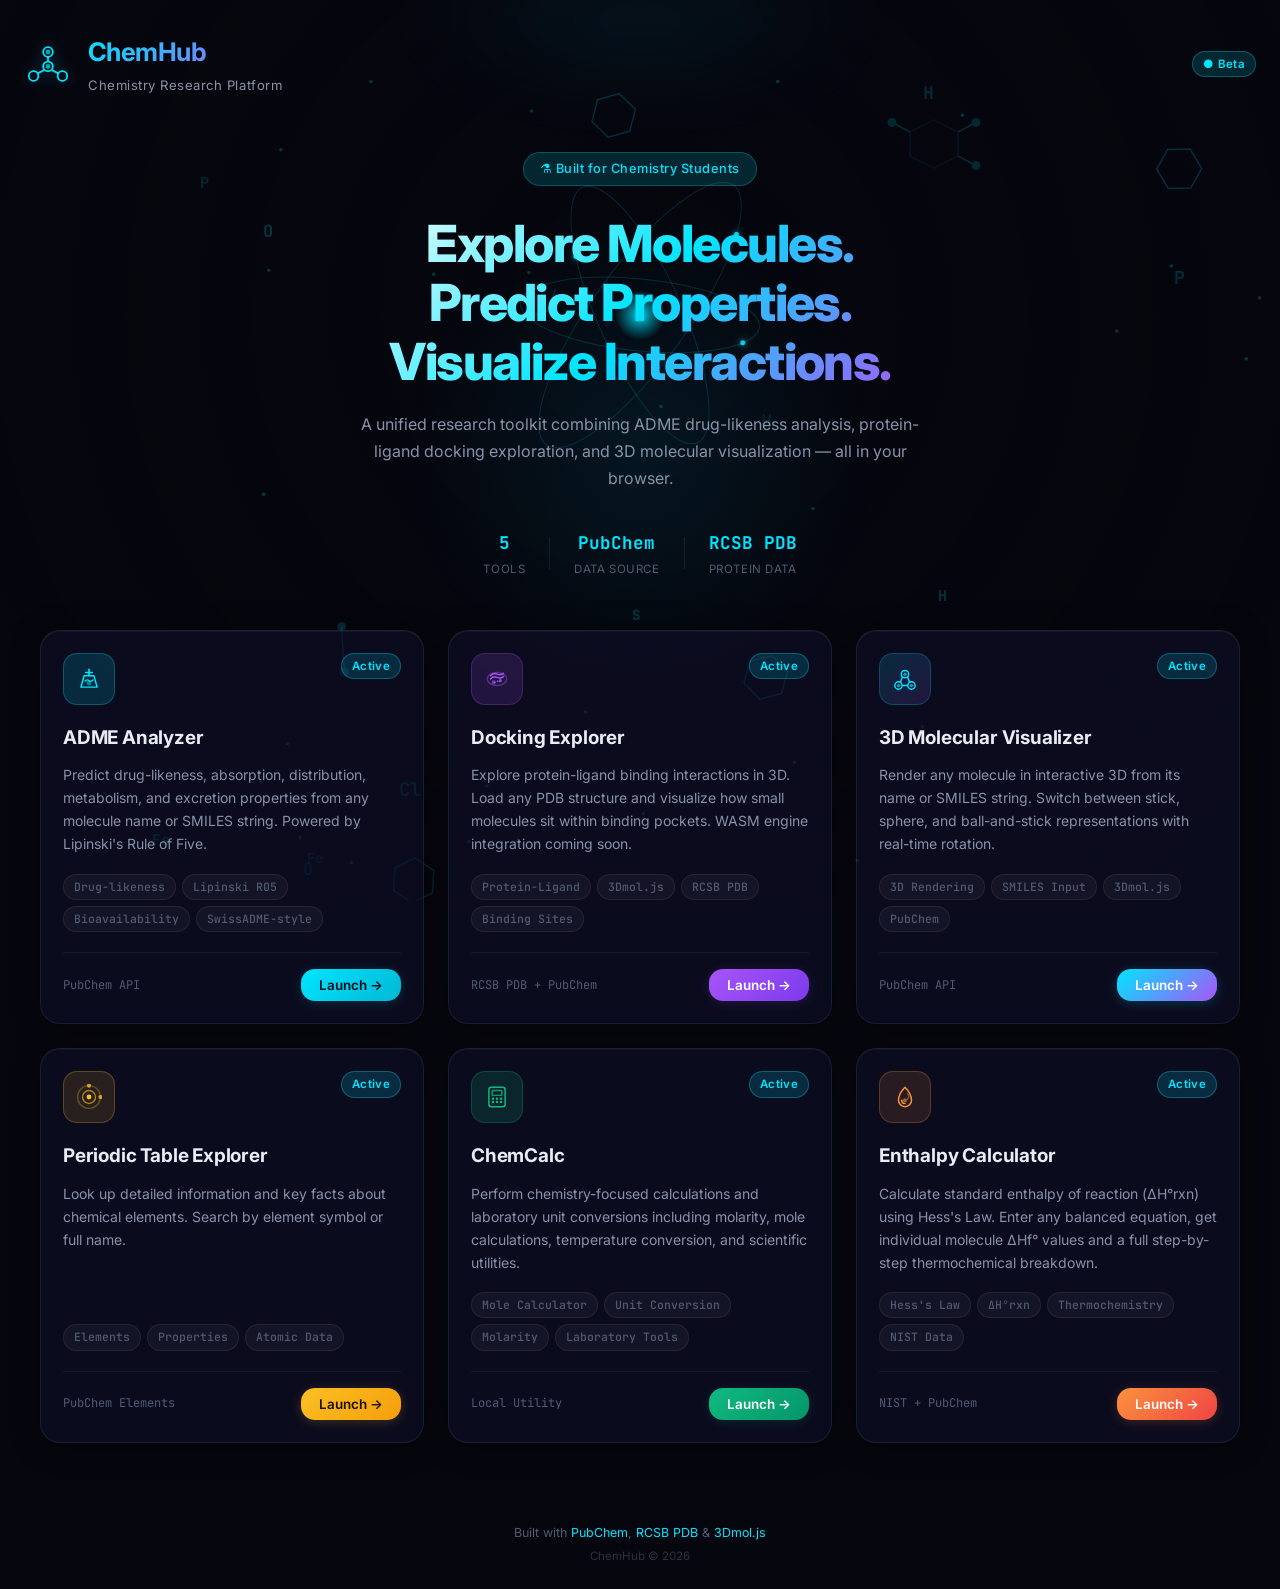
==== index.html @ 7f67dcf7 "feat: replace particle background with animated molecular orbital centerpiece and add new tool pages" ====
<!DOCTYPE html>
<html lang="en">

<head>
    <meta charset="UTF-8">
    <meta name="viewport" content="width=device-width, initial-scale=1.0">
    <meta name="description"
        content="ChemHub — A chemistry research platform for students. Access ADME analysis, molecular docking exploration, and 3D molecular visualization tools.">
    <meta http-equiv="Cache-Control" content="no-cache, no-store, must-revalidate">
    <meta http-equiv="Pragma" content="no-cache">
    <meta http-equiv="Expires" content="0">
    <title>ChemHub — Chemistry Research Platform</title>
    <link rel="preconnect" href="https://fonts.googleapis.com">
    <link rel="preconnect" href="https://fonts.gstatic.com" crossorigin>
    <link
        href="https://fonts.googleapis.com/css2?family=Inter:wght@300;400;500;600;700;800&family=JetBrains+Mono:wght@400;500&display=swap"
        rel="stylesheet">
    <link rel="stylesheet" href="shared.css?v=2">
    <link rel="stylesheet" href="hub.css?v=2">
    <script src="theme.js"></script>
    <script src="shared/transitions.js" defer></script>
    <link rel="stylesheet" href="shared/transitions.css">
</head>

<body>
    <!-- Animated Background -->
    <canvas id="bg-canvas"></canvas>

    <div class="app-container">

        <!-- Header -->
        <header class="app-header">
            <div class="header-glow"></div>
            <div class="header-content">
                <div class="logo-group">
                    <div class="logo-icon">
                        <svg viewBox="0 0 40 40" fill="none" xmlns="http://www.w3.org/2000/svg">
                            <circle cx="20" cy="10" r="4" stroke="currentColor" stroke-width="1.5" fill="none" />
                            <circle cx="8" cy="30" r="4" stroke="currentColor" stroke-width="1.5" fill="none" />
                            <circle cx="32" cy="30" r="4" stroke="currentColor" stroke-width="1.5" fill="none" />
                            <circle cx="20" cy="22" r="4" stroke="currentColor" stroke-width="1.5" fill="none" />
                            <line x1="20" y1="14" x2="20" y2="18" stroke="currentColor" stroke-width="1.5" />
                            <line x1="17" y1="25" x2="11" y2="28" stroke="currentColor" stroke-width="1.5" />
                            <line x1="23" y1="25" x2="29" y2="28" stroke="currentColor" stroke-width="1.5" />
                            <circle cx="20" cy="10" r="2" fill="currentColor" opacity="0.7" />
                            <circle cx="20" cy="22" r="2" fill="currentColor" opacity="0.7" />
                        </svg>
                    </div>
                    <div>
                        <h1 class="app-title">ChemHub</h1>
                        <p class="app-subtitle">Chemistry Research Platform</p>
                    </div>
                </div>
                <div class="header-badge" style="display:flex; align-items:center;">
                    <span class="badge badge-active">● Beta</span>
                </div>
            </div>
        </header>

        <!-- Hero -->
        <section class="hero">
            <div class="hero-molecule-ornament">
                <svg viewBox="0 0 100 100" fill="none" stroke="currentColor" stroke-width="1.5">
                    <path d="M50 20 L70 30 L70 50 L50 60 L30 50 L30 30 Z" opacity="0.4" />
                    <path d="M70 30 L85 22" />
                    <path d="M70 50 L85 58" />
                    <path d="M30 30 L15 22" />
                    <circle cx="85" cy="22" r="3" fill="currentColor" />
                    <circle cx="85" cy="58" r="3" fill="currentColor" />
                    <circle cx="15" cy="22" r="3" fill="currentColor" />
                </svg>
            </div>
            <div class="hero-tag">⚗️ Built for Chemistry Students</div>
            <h2 class="hero-title">Explore Molecules.<br>Predict Properties.<br>Visualize Interactions.</h2>
            <p class="hero-subtitle">
                A unified research toolkit combining ADME drug-likeness analysis, protein-ligand docking exploration,
                and 3D molecular visualization — all in your browser.
            </p>
            <div class="hero-stats">
                <div class="stat"><span class="stat-num">5</span><span class="stat-label">Tools</span></div>
                <div class="stat-sep"></div>
                <div class="stat"><span class="stat-num">PubChem</span><span class="stat-label">Data Source</span></div>
                <div class="stat-sep"></div>
                <div class="stat"><span class="stat-num">RCSB PDB</span><span class="stat-label">Protein Data</span>
                </div>
            </div>
        </section>

        <!-- Tool Grid -->
        <main class="tool-grid" id="tool-grid">

            <!-- ADME Analyzer -->
            <a href="tools/adme/index.html" class="tool-card glass-card" id="card-adme">
                <div class="tool-card-glow glow-cyan"></div>
                <div class="tool-card-header">
                    <div class="tool-icon-wrap icon-cyan">
                        <svg viewBox="0 0 32 32" fill="none">
                            <path d="M16 4 L16 12 M12 8 L20 8" stroke="currentColor" stroke-width="2"
                                stroke-linecap="round" />
                            <path d="M10 12 L6 26 L26 26 L22 12 Z" stroke="currentColor" stroke-width="1.8"
                                stroke-linejoin="round" fill="none" />
                            <circle cx="16" cy="21" r="3" fill="currentColor" opacity="0.5" />
                            <path d="M11 19 Q13 16 16 18 Q19 20 21 17" stroke="currentColor" stroke-width="1.5"
                                stroke-linecap="round" fill="none" />
                        </svg>
                    </div>
                    <span class="badge badge-active">Active</span>
                </div>
                <h3 class="tool-card-name">ADME Analyzer</h3>
                <p class="tool-card-desc">
                    Predict drug-likeness, absorption, distribution, metabolism, and excretion properties from any
                    molecule name or SMILES string. Powered by Lipinski's Rule of Five.
                </p>
                <div class="tool-card-tags">
                    <span class="tool-tag">Drug-likeness</span>
                    <span class="tool-tag">Lipinski RO5</span>
                    <span class="tool-tag">Bioavailability</span>
                    <span class="tool-tag">SwissADME-style</span>
                </div>
                <div class="tool-card-footer">
                    <span class="tool-card-source">PubChem API</span>
                    <button class="tool-launch-btn btn-cyan">Launch →</button>
                </div>
            </a>

            <!-- Docking Explorer -->
            <a href="tools/docking/index.html" class="tool-card glass-card" id="card-docking">
                <div class="tool-card-glow glow-purple"></div>
                <div class="tool-card-header">
                    <div class="tool-icon-wrap icon-purple">
                        <svg viewBox="0 0 32 32" fill="none">
                            <ellipse cx="16" cy="16" rx="12" ry="8" stroke="currentColor" stroke-width="1.8" fill="none"
                                opacity="0.4" />
                            <path d="M8 12 Q12 8 16 10 Q20 12 24 9" stroke="currentColor" stroke-width="1.8"
                                stroke-linecap="round" fill="none" />
                            <path d="M8 16 Q12 12 16 14 Q20 16 24 13" stroke="currentColor" stroke-width="1.8"
                                stroke-linecap="round" fill="none" />
                            <circle cx="12" cy="20" r="2.5" fill="currentColor" opacity="0.6" />
                            <circle cx="20" cy="18" r="2" fill="currentColor" opacity="0.8" />
                            <line x1="12" y1="20" x2="20" y2="18" stroke="currentColor" stroke-width="1.5"
                                stroke-dasharray="2 2" />
                        </svg>
                    </div>
                    <span class="badge badge-active">Active</span>
                </div>
                <h3 class="tool-card-name">Docking Explorer</h3>
                <p class="tool-card-desc">
                    Explore protein-ligand binding interactions in 3D. Load any PDB structure and visualize how small
                    molecules sit within binding pockets. WASM engine integration coming soon.
                </p>
                <div class="tool-card-tags">
                    <span class="tool-tag">Protein-Ligand</span>
                    <span class="tool-tag">3Dmol.js</span>
                    <span class="tool-tag">RCSB PDB</span>
                    <span class="tool-tag">Binding Sites</span>
                </div>
                <div class="tool-card-footer">
                    <span class="tool-card-source">RCSB PDB + PubChem</span>
                    <button class="tool-launch-btn btn-purple">Launch →</button>
                </div>
            </a>

            <!-- 3D Visualizer -->
            <a href="tools/viewer/index.html" class="tool-card glass-card" id="card-viewer">
                <div class="tool-card-glow glow-gradient"></div>
                <div class="tool-card-header">
                    <div class="tool-icon-wrap icon-gradient">
                        <svg viewBox="0 0 32 32" fill="none">
                            <circle cx="16" cy="10" r="4.5" stroke="currentColor" stroke-width="1.8" fill="none" />
                            <circle cx="8" cy="24" r="4.5" stroke="currentColor" stroke-width="1.8" fill="none" />
                            <circle cx="24" cy="24" r="4.5" stroke="currentColor" stroke-width="1.8" fill="none" />
                            <line x1="13" y1="13" x2="10" y2="21" stroke="currentColor" stroke-width="1.8" />
                            <line x1="19" y1="13" x2="22" y2="21" stroke="currentColor" stroke-width="1.8" />
                            <line x1="13" y1="24" x2="20" y2="24" stroke="currentColor" stroke-width="1.8" />
                            <circle cx="16" cy="10" r="2" fill="currentColor" opacity="0.7" />
                            <circle cx="8" cy="24" r="2" fill="currentColor" opacity="0.7" />
                            <circle cx="24" cy="24" r="2" fill="currentColor" opacity="0.7" />
                        </svg>
                    </div>
                    <span class="badge badge-active">Active</span>
                </div>
                <h3 class="tool-card-name">3D Molecular Visualizer</h3>
                <p class="tool-card-desc">
                    Render any molecule in interactive 3D from its name or SMILES string. Switch between stick, sphere,
                    and ball-and-stick representations with real-time rotation.
                </p>
                <div class="tool-card-tags">
                    <span class="tool-tag">3D Rendering</span>
                    <span class="tool-tag">SMILES Input</span>
                    <span class="tool-tag">3Dmol.js</span>
                    <span class="tool-tag">PubChem</span>
                </div>
                <div class="tool-card-footer">
                    <span class="tool-card-source">PubChem API</span>
                    <button class="tool-launch-btn btn-gradient">Launch →</button>
                </div>
            </a>

            <!-- Element Information Finder -->
            <a href="tools/elements/index.html" class="tool-card glass-card" id="card-elements">
                <div class="tool-card-glow glow-gold"></div>
                <div class="tool-card-header">
                    <div class="tool-icon-wrap icon-gold">
                        <svg viewBox="0 0 32 32" fill="none">
                            <circle cx="16" cy="16" r="14" stroke="currentColor" stroke-width="1.8" fill="none"
                                opacity="0.3" />
                            <circle cx="16" cy="16" r="8" stroke="currentColor" stroke-width="1.8" fill="none"
                                opacity="0.6" />
                            <circle cx="16" cy="16" r="3" fill="currentColor" />
                            <circle cx="16" cy="2" r="2.5" fill="currentColor" opacity="0.8" />
                            <circle cx="30" cy="16" r="2.5" fill="currentColor" opacity="0.8" />
                        </svg>
                    </div>
                    <span class="badge badge-active">Active</span>
                </div>
                <h3 class="tool-card-name">Periodic Table Explorer</h3>
                <p class="tool-card-desc">
                    Look up detailed information and key facts about chemical elements. Search by element symbol or full
                    name.
                </p>
                <div class="tool-card-tags">
                    <span class="tool-tag">Elements</span>
                    <span class="tool-tag">Properties</span>
                    <span class="tool-tag">Atomic Data</span>
                </div>
                <div class="tool-card-footer">
                    <span class="tool-card-source">PubChem Elements</span>
                    <button class="tool-launch-btn btn-gold">Launch →</button>
                </div>
            </a>

            <!-- ChemCalc Calculator -->
            <a href="tools/chemcalc/index.html" class="tool-card glass-card" id="card-chemcalc">
                <div class="tool-card-glow glow-green"></div>
                <div class="tool-card-header">
                    <div class="tool-icon-wrap icon-green">
                        <svg viewBox="0 0 32 32" fill="none">
                            <rect x="6" y="4" width="20" height="24" rx="3" stroke="currentColor" stroke-width="1.8"
                                fill="none" />
                            <rect x="10" y="8" width="12" height="6" rx="1" stroke="currentColor" stroke-width="1.8"
                                fill="none" opacity="0.8" />
                            <circle cx="11" cy="18" r="1.5" fill="currentColor" />
                            <circle cx="16" cy="18" r="1.5" fill="currentColor" />
                            <circle cx="21" cy="18" r="1.5" fill="currentColor" />
                            <circle cx="11" cy="22" r="1.5" fill="currentColor" />
                            <circle cx="16" cy="22" r="1.5" fill="currentColor" />
                            <circle cx="21" cy="22" r="1.5" fill="currentColor" />
                        </svg>
                    </div>
                    <span class="badge badge-active">Active</span>
                </div>
                <h3 class="tool-card-name">ChemCalc</h3>
                <p class="tool-card-desc">
                    Perform chemistry-focused calculations and laboratory unit conversions including molarity, mole
                    calculations, temperature conversion, and scientific utilities.
                </p>
                <div class="tool-card-tags">
                    <span class="tool-tag">Mole Calculator</span>
                    <span class="tool-tag">Unit Conversion</span>
                    <span class="tool-tag">Molarity</span>
                    <span class="tool-tag">Laboratory Tools</span>
                </div>
                <div class="tool-card-footer">
                    <span class="tool-card-source">Local Utility</span>
                    <button class="tool-launch-btn btn-green">Launch →</button>
                </div>
            </a>

            <!-- Enthalpy Calculator -->
            <a href="tools/enthalpy/index.html" class="tool-card glass-card" id="card-enthalpy">
                <div class="tool-card-glow glow-orange"></div>
                <div class="tool-card-header">
                    <div class="tool-icon-wrap icon-orange">
                        <svg viewBox="0 0 32 32" fill="none">
                            <path
                                d="M16 4 C16 4 8 12 8 20 C8 24.4 11.6 28 16 28 C20.4 28 24 24.4 24 20 C24 12 16 4 16 4Z"
                                stroke="currentColor" stroke-width="1.8" fill="none" stroke-linejoin="round" />
                            <path d="M12 20 C12 22.2 13.8 24 16 24" stroke="currentColor" stroke-width="1.8"
                                stroke-linecap="round" fill="none" />
                            <circle cx="16" cy="20" r="2.5" fill="currentColor" opacity="0.6" />
                            <path d="M19 12 C21 14 21 17 19 19" stroke="currentColor" stroke-width="1.4"
                                stroke-linecap="round" fill="none" opacity="0.5" />
                        </svg>
                    </div>
                    <span class="badge badge-active">Active</span>
                </div>
                <h3 class="tool-card-name">Enthalpy Calculator</h3>
                <p class="tool-card-desc">
                    Calculate standard enthalpy of reaction (ΔH°rxn) using Hess's Law. Enter any balanced equation,
                    get individual molecule ΔHf° values and a full step-by-step thermochemical breakdown.
                </p>
                <div class="tool-card-tags">
                    <span class="tool-tag">Hess's Law</span>
                    <span class="tool-tag">ΔH°rxn</span>
                    <span class="tool-tag">Thermochemistry</span>
                    <span class="tool-tag">NIST Data</span>
                </div>
                <div class="tool-card-footer">
                    <span class="tool-card-source">NIST + PubChem</span>
                    <button class="tool-launch-btn btn-orange">Launch →</button>
                </div>
            </a>

        </main>

        <!-- Footer -->
        <footer class="app-footer">
            <p>Built with
                <a href="https://pubchem.ncbi.nlm.nih.gov/" target="_blank" rel="noopener">PubChem</a>,
                <a href="https://www.rcsb.org/" target="_blank" rel="noopener">RCSB PDB</a> &amp;
                <a href="https://3dmol.csb.pitt.edu/" target="_blank" rel="noopener">3Dmol.js</a>
            </p>
            <p class="footer-sub">ChemHub &copy; 2026</p>
        </footer>

    </div>

    <!-- Error Toast -->
    <div class="toast hidden" id="error-toast">
        <div class="toast-icon">⚠️</div>
        <div class="toast-message" id="error-message">Something went wrong</div>
        <button class="toast-close" id="toast-close">&times;</button>
    </div>

    <script src="hub.js"></script>
</body>

</html>
---- shared.css ----
/* ========================================================
   ChemHub — Shared Design System
   Used by: index.html, tools/viewer/, tools/adme/, tools/docking/
   ======================================================== */

/* ── CSS Custom Properties (Design Tokens) ── */
:root {
    /* Backgrounds */
    --bg-deep:    #06060e;
    --bg-mid:     #0c0c1e;
    --bg-surface: rgba(16, 16, 36, 0.65);

    /* Glass cards */
    --glass-border: rgba(120, 200, 255, 0.10);
    --glass-bg:     rgba(18, 18, 44, 0.55);
    --glass-hover:  rgba(24, 24, 56, 0.7);

    /* Accent colors */
    --accent:            #00e5ff;
    --accent-dim:        rgba(0, 229, 255, 0.15);
    --accent-glow:       rgba(0, 229, 255, 0.35);
    --accent-purple:     #a855f7;
    --accent-purple-dim: rgba(168, 85, 247, 0.15);
    --accent-purple-glow:rgba(168, 85, 247, 0.35);

    --accent-green:      #10b981;
    --accent-green-dim:  rgba(16, 185, 129, 0.15);
    --accent-green-glow: rgba(16, 185, 129, 0.35);

    --accent-gold:       #fbbf24;
    --accent-gold-dim:   rgba(251, 191, 36, 0.15);
    --accent-gold-glow:  rgba(251, 191, 36, 0.35);

    /* Text */
    --text-primary:   #e8ecf4;
    --text-secondary: #8892a8;
    --text-muted:     #515b70;

    /* Danger */
    --danger:    #ff4d6a;
    --danger-bg: rgba(255, 77, 106, 0.12);

    /* Success */
    --success:    #00e5a0;
    --success-bg: rgba(0, 229, 160, 0.12);
    --warning:    #f59e0b;
    --warning-bg: rgba(245, 158, 11, 0.12);

    /* Typography */
    --font-sans: 'Inter', system-ui, -apple-system, sans-serif;
    --font-mono: 'JetBrains Mono', 'Fira Code', monospace;

    /* Border radii */
    --radius-sm: 8px;
    --radius-md: 14px;
    --radius-lg: 20px;
    --radius-xl: 28px;

    /* Transitions */
    --ease-out: cubic-bezier(0.16, 1, 0.3, 1);
    --duration: 0.3s;
    /* Utilities */
    --ambient-glow: rgba(0, 229, 255, 0.08);
}

/* ── Light Theme Variables ── */
:root.light-theme {
    /* Backgrounds */
    --bg-deep:    #f5f7fa;
    --bg-mid:     #e4e8f0;
    --bg-surface: rgba(230, 235, 245, 0.7);

    /* Glass cards */
    --glass-border: rgba(255, 255, 255, 0.08);
    --glass-bg:     rgba(15, 23, 42, 0.6);
    --glass-hover:  rgba(15, 23, 42, 0.75);

    /* Text */
    --text-primary:   #111827;
    --text-secondary: #4b5563;
    --text-muted:     #6b7280;

    /* Utilities */
    --ambient-glow: rgba(0, 0, 0, 0.03);
}

/* ── Reset & Base ── */
*, *::before, *::after {
    margin: 0;
    padding: 0;
    box-sizing: border-box;
}

html {
    font-size: 16px;
    -webkit-font-smoothing: antialiased;
    -moz-osx-font-smoothing: grayscale;
}

body {
    font-family: var(--font-sans);
    background: var(--bg-deep);
    color: var(--text-primary);
    min-height: 100vh;
    overflow-x: hidden;
    line-height: 1.6;
    transition: background-color 0.4s var(--ease-out), color 0.4s var(--ease-out);
}


/* ── Animated Background Canvas & Carbon Grid ── */
#bg-canvas {
    position: fixed;
    top: 0; left: 0;
    width: 100%; height: 100%;
    z-index: 0;
    pointer-events: none;
}

#bg-canvas::before {
    content: '';
    position: absolute;
    inset: 0;
    opacity: 0.03; /* Extremely subtle */
    background-image: 
        radial-gradient(circle at 10px 10px, var(--accent) 1px, transparent 1px),
        linear-gradient(60deg, transparent 40%, rgba(0, 229, 255, 0.1) 45%, transparent 50%),
        linear-gradient(-60deg, transparent 40%, rgba(0, 229, 255, 0.1) 45%, transparent 50%);
    background-size: 40px 40px, 40px 40px, 40px 40px;
    z-index: -1;
}

:root.light-theme #bg-canvas::before {
    opacity: 0.05;
    background-image: 
        radial-gradient(circle at 10px 10px, #0284c7 1px, transparent 1px),
        linear-gradient(60deg, transparent 40%, rgba(2, 132, 199, 0.1) 45%, transparent 50%),
        linear-gradient(-60deg, transparent 40%, rgba(2, 132, 199, 0.1) 45%, transparent 50%);
}

/* ── App Container ── */
.app-container {
    position: relative;
    z-index: 1;
    display: flex;
    flex-direction: column;
    min-height: 100vh;
    padding: 0 24px;
    max-width: 1560px;
    margin: 0 auto;
}

/* ── Header ── */
.app-header {
    position: relative;
    padding: 28px 0 20px;
}

.header-glow {
    position: absolute;
    top: -60px; left: 50%;
    transform: translateX(-50%);
    width: 500px; height: 160px;
    background: radial-gradient(ellipse, var(--accent-glow) 0%, transparent 70%);
    opacity: 0.25;
    pointer-events: none;
    filter: blur(40px);
}

.header-content {
    display: flex;
    justify-content: space-between;
    align-items: center;
}

.logo-group {
    display: flex;
    align-items: center;
    gap: 16px;
}

.logo-icon {
    width: 48px; height: 48px;
    color: var(--accent);
    filter: drop-shadow(0 0 8px var(--accent-glow));
    animation: logoPulse 4s ease-in-out infinite;
    transition: color var(--duration) var(--ease-out), filter var(--duration) var(--ease-out);
}

:root.light-theme .logo-icon {
    filter: none;
}

@keyframes logoPulse {
    0%, 100% { filter: drop-shadow(0 0 8px var(--accent-glow)); }
    50%       { filter: drop-shadow(0 0 18px var(--accent-glow)); }
}

:root.light-theme .app-title {
    background: linear-gradient(135deg, #0284c7, #7c3aed);
    -webkit-background-clip: text;
    -webkit-text-fill-color: transparent;
    background-clip: text;
}

.app-title {
    font-size: 1.6rem;
    font-weight: 700;
    background: linear-gradient(135deg, var(--accent), var(--accent-purple));
    -webkit-background-clip: text;
    -webkit-text-fill-color: transparent;
    background-clip: text;
    letter-spacing: -0.02em;
}

.app-subtitle {
    font-size: 0.82rem;
    color: var(--text-secondary);
    font-weight: 400;
    letter-spacing: 0.04em;
    margin-top: 2px;
}

.back-link {
    display: inline-flex;
    align-items: center;
    gap: 6px;
    padding: 7px 16px;
    font-size: 0.82rem;
    font-weight: 500;
    font-family: var(--font-sans);
    color: var(--text-secondary);
    background: var(--glass-bg);
    border: 1px solid var(--glass-border);
    border-radius: 999px;
    text-decoration: none;
    transition: all var(--duration) var(--ease-out);
}
.back-link:hover {
    color: var(--accent);
    border-color: var(--accent);
    background: var(--accent-dim);
    box-shadow: 0 4px 12px var(--accent-dim);
}

/* ── Glass Card ── */
.glass-card {
    background: var(--glass-bg);
    border: 1px solid var(--glass-border);
    border-radius: var(--radius-lg);
    padding: 22px;
    backdrop-filter: blur(24px);
    -webkit-backdrop-filter: blur(24px);
    box-shadow: 0 4px 30px rgba(0,0,0,0.4), inset 0 1px 0 rgba(255,255,255,0.04);
    transition: border-color var(--duration) var(--ease-out),
                box-shadow var(--duration) var(--ease-out);
}
.glass-card:hover { border-color: rgba(120, 200, 255, 0.18); }

/* ── Card Titles ── */
.card-title {
    font-size: 0.85rem;
    font-weight: 600;
    text-transform: uppercase;
    letter-spacing: 0.06em;
    color: var(--text-secondary);
    margin-bottom: 16px;
    display: flex;
    align-items: center;
    gap: 8px;
}
.card-icon { font-size: 1rem; }

/* ── Buttons ── */
.btn {
    display: inline-flex;
    align-items: center;
    justify-content: center;
    gap: 8px;
    padding: 10px 20px;
    border: none;
    border-radius: var(--radius-md);
    font-family: var(--font-sans);
    font-size: 0.88rem;
    font-weight: 600;
    cursor: pointer;
    transition: all var(--duration) var(--ease-out);
    white-space: nowrap;
    position: relative;
    overflow: hidden;
    text-decoration: none;
}
.btn::after {
    content: '';
    position: absolute;
    top: 50%; left: 50%;
    width: 6rem; height: 6rem;
    background: rgba(255,255,255,0.2);
    border-radius: 50%;
    transform: translate(-50%, -50%) scale(0);
    opacity: 0;
    transition: transform 0.4s ease-out, opacity 0.4s ease-out;
}
.btn:active::after {
    transform: translate(-50%, -50%) scale(1);
    opacity: 1;
    transition: 0s;
}

.btn-primary {
    background: linear-gradient(135deg, var(--accent), #00b8d4);
    color: #0a0a1a;
    box-shadow: 0 2px 16px var(--accent-dim);
}
.btn-primary:hover {
    box-shadow: 0 4px 24px var(--accent-glow);
    transform: translateY(-1px);
}
.btn-primary:active { transform: translateY(0); }
.btn-primary.loading .btn-text { opacity: 0; }
.btn-primary.loading .btn-loader { display: block; }

.btn-primary-purple {
    background: linear-gradient(135deg, var(--accent-purple), #7c3aed);
    color: #fff;
    box-shadow: 0 2px 16px var(--accent-purple-dim);
}
.btn-primary-purple:hover {
    box-shadow: 0 4px 24px var(--accent-purple-glow);
    transform: translateY(-1px);
}

.btn-primary-green {
    background: linear-gradient(135deg, var(--accent-green), #059669);
    color: #fff;
    box-shadow: 0 2px 16px var(--accent-green-dim);
}
.btn-primary-green:hover {
    box-shadow: 0 4px 24px var(--accent-green-glow);
    transform: translateY(-1px);
}

.btn-loader {
    display: none;
    width: 18px; height: 18px;
    border: 2.5px solid rgba(10,10,26,0.25);
    border-top-color: #0a0a1a;
    border-radius: 50%;
    animation: spin 0.7s linear infinite;
    position: absolute;
}

@keyframes spin { to { transform: rotate(360deg); } }

.btn-ghost {
    background: var(--glass-bg);
    border: 1px solid var(--glass-border);
    color: var(--text-secondary);
    padding: 8px 14px;
}
.btn-ghost:hover {
    background: var(--glass-hover);
    color: var(--text-primary);
    border-color: var(--glass-border);
    box-shadow: 0 4px 12px rgba(0,0,0,0.05);
}
.btn-ghost.active {
    background: var(--accent-dim);
    border-color: var(--accent);
    color: var(--accent);
}
.btn-ghost svg { width: 16px; height: 16px; flex-shrink: 0; }

/* ── Input ── */
.text-input {
    width: 100%;
    padding: 12px 16px;
    background: var(--glass-bg);
    border: 1px solid var(--glass-border);
    border-radius: var(--radius-md);
    color: var(--text-primary);
    font-family: var(--font-sans);
    font-size: 0.92rem;
    outline: none;
    transition: border-color var(--duration) var(--ease-out),
                box-shadow var(--duration) var(--ease-out);
}
.text-input::placeholder { color: var(--text-muted); }
.text-input:focus {
    border-color: var(--accent);
    box-shadow: 0 0 0 3px var(--accent-dim);
}

/* ── Quick Pick Chips ── */
.quick-picks { display: flex; flex-direction: column; gap: 8px; }
.quick-label {
    font-size: 0.75rem;
    color: var(--text-muted);
    text-transform: uppercase;
    letter-spacing: 0.05em;
}
.quick-chips { display: flex; flex-wrap: wrap; gap: 6px; }
.chip {
    padding: 5px 12px;
    font-size: 0.78rem;
    font-family: var(--font-sans);
    font-weight: 500;
    background: var(--glass-bg);
    border: 1px solid var(--glass-border);
    border-radius: 999px;
    color: var(--text-secondary);
    cursor: pointer;
    transition: all var(--duration) var(--ease-out);
}
.chip:hover {
    background: var(--accent-dim);
    border-color: var(--accent);
    color: var(--accent);
    transform: translateY(-1px);
}

/* ── Status Badges ── */
.badge {
    display: inline-flex;
    align-items: center;
    gap: 5px;
    padding: 3px 10px;
    font-size: 0.72rem;
    font-weight: 600;
    border-radius: 999px;
    letter-spacing: 0.03em;
}
.badge-active   { background: var(--accent-dim);         color: var(--accent);         border: 1px solid rgba(0,229,255,0.3); }
.badge-purple   { background: var(--accent-purple-dim);  color: var(--accent-purple);  border: 1px solid rgba(168,85,247,0.3); }
.badge-green    { background: var(--accent-green-dim);   color: var(--accent-green);   border: 1px solid rgba(16,185,129,0.3); }
.badge-gold     { background: var(--accent-gold-dim);    color: var(--accent-gold);    border: 1px solid rgba(251,191,36,0.3); }
.badge-soon     { background: var(--warning-bg);          color: var(--warning);        border: 1px solid rgba(245,158,11,0.3); }
.badge-pass     { background: var(--success-bg);          color: var(--success);        border: 1px solid rgba(0,229,160,0.3); }
.badge-fail     { background: var(--danger-bg);           color: var(--danger);         border: 1px solid rgba(255,77,106,0.3); }

/* ── Error Toast ── */
.toast {
    position: fixed;
    bottom: 32px; left: 50%;
    transform: translateX(-50%) translateY(20px);
    display: flex;
    align-items: center;
    gap: 12px;
    padding: 14px 22px;
    background: var(--danger-bg);
    border: 1px solid rgba(255,77,106,0.25);
    border-radius: var(--radius-md);
    backdrop-filter: blur(20px);
    -webkit-backdrop-filter: blur(20px);
    box-shadow: 0 8px 32px rgba(255,77,106,0.15);
    z-index: 1000;
    opacity: 0;
    transition: all 0.4s var(--ease-out);
}
.toast.visible { opacity: 1; transform: translateX(-50%) translateY(0); }
.toast.hidden  { display: none; }
.toast-icon    { font-size: 1.1rem; }
.toast-message { font-size: 0.88rem; color: var(--danger); font-weight: 500; }
.toast-close   {
    background: none; border: none;
    color: var(--danger); font-size: 1.2rem;
    cursor: pointer; padding: 4px;
    opacity: 0.6; transition: opacity var(--duration);
}
.toast-close:hover { opacity: 1; }

/* ── Skeleton Loading ── */
.skeleton-block {
    height: 18px;
    background: linear-gradient(90deg,
        rgba(255,255,255,0.04) 25%,
        rgba(255,255,255,0.08) 50%,
        rgba(255,255,255,0.04) 75%);
    background-size: 200% 100%;
    border-radius: var(--radius-sm);
    animation: shimmer 1.5s ease-in-out infinite;
}
.skeleton-block.short { width: 60%; }

@keyframes shimmer {
    0%   { background-position: 200% 0; }
    100% { background-position: -200% 0; }
}

.app-footer {
    text-align: center;
    padding: 20px 0 24px;
    font-size: 0.78rem;
    color: var(--text-muted);
}
.app-footer a { color: var(--accent); text-decoration: none; transition: color var(--duration); }
.app-footer a:hover { color: #66f0ff; }
:root.light-theme .app-footer a { color: #0284c7; }
:root.light-theme .app-footer a:hover { color: #0369a1; }
.heart { color: var(--danger); display: inline-block; animation: heartbeat 1.5s ease-in-out infinite; }
@keyframes heartbeat {
    0%, 100% { transform: scale(1); }
    50%       { transform: scale(1.15); }
}
.footer-sub { margin-top: 4px; font-size: 0.72rem; opacity: 0.5; }

/* ── Generic Loading Overlay ── */
.loading-overlay {
    position: absolute;
    inset: 0;
    background: var(--bg-surface);
    backdrop-filter: blur(8px);
    -webkit-backdrop-filter: blur(8px);
    display: flex;
    flex-direction: column;
    align-items: center;
    justify-content: center;
    z-index: 50;
    border-radius: inherit;
    opacity: 0;
    pointer-events: none;
    transition: opacity 0.4s var(--ease-out);
}
.loading-overlay.active {
    opacity: 1;
    pointer-events: all;
}
.loading-spinner {
    width: 40px;
    height: 40px;
    border: 3px solid rgba(0, 229, 255, 0.1);
    border-top-color: var(--accent);
    border-radius: 50%;
    animation: spin 1s linear infinite, glowPulse 2s ease-in-out infinite;
}
.loading-text {
    margin-top: 16px;
    font-size: 0.9rem;
    font-weight: 500;
    color: var(--accent);
    letter-spacing: 0.05em;
    animation: pulse 2s ease-in-out infinite;
}
@keyframes glowPulse {
    0%, 100% { box-shadow: 0 0 10px var(--accent-dim); }
    50% { box-shadow: 0 0 20px var(--accent-glow); }
}
@keyframes pulse {
    0%, 100% { opacity: 0.6; }
    50% { opacity: 1; }
}

/* ── Desktop Ambient Cursor Glow ── */
#desktop-cursor-glow {
    position: fixed;
    top: 0; left: 0;
    width: 100vw; height: 100vh;
    pointer-events: none;
    background: radial-gradient(
        600px circle at var(--mouse-x, 50%) var(--mouse-y, 50%),
        var(--ambient-glow),
        transparent 40%
    );
    z-index: 0;
}

/* ── Info Divider ── */
.info-divider { height: 1px; background: rgba(255,255,255,0.06); margin: 4px 0; }

/* ── Utility ── */
.hidden { display: none !important; }
.mono   { font-family: var(--font-mono); }

/* ── Responsive ── */
@media (max-width: 960px) {
    .app-container { padding: 0 14px; }
    .app-title     { font-size: 1.25rem; }
}
---- hub.css ----
/* ========================================================
   ChemHub — Hub Page Styles
   ======================================================== */

/* ── Header overrides ── */
.app-header {
    padding: 32px 0 0;
    text-align: left;
}

.header-badge { margin-left: auto; }

/* ── Hero Section ── */
.hero {
    position: relative;
    text-align: center;
    padding: 56px 24px 52px;
    max-width: 760px;
    margin: 0 auto;
}

.hero-molecule-ornament {
    position: absolute;
    top: 0; right: -40px;
    width: 120px; height: 120px;
    color: var(--accent);
    opacity: 0.15;
    animation: float-slow 6s ease-in-out infinite alternate;
    pointer-events: none;
}

@keyframes float-slow {
    from { transform: translateY(0) rotate(0deg); }
    to { transform: translateY(-20px) rotate(15deg); }
}

.hero-tag {
    display: inline-block;
    padding: 6px 16px;
    background: var(--accent-dim);
    border: 1px solid rgba(0, 229, 255, 0.25);
    border-radius: 999px;
    font-size: 0.8rem;
    font-weight: 500;
    color: var(--accent);
    letter-spacing: 0.04em;
    margin-bottom: 28px;
}

.hero-title {
    font-size: clamp(2rem, 5vw, 3.2rem);
    font-weight: 800;
    line-height: 1.15;
    letter-spacing: -0.03em;
    background: linear-gradient(135deg, #fff 0%, var(--accent) 50%, var(--accent-purple) 100%);
    -webkit-background-clip: text;
    -webkit-text-fill-color: transparent;
    background-clip: text;
    margin-bottom: 20px;
}

.hero-subtitle {
    font-size: 1rem;
    color: var(--text-secondary);
    line-height: 1.7;
    max-width: 580px;
    margin: 0 auto 36px;
}

.hero-stats {
    display: flex;
    align-items: center;
    justify-content: center;
    gap: 24px;
}

.stat {
    display: flex;
    flex-direction: column;
    align-items: center;
    gap: 3px;
}

.stat-num {
    font-size: 1.1rem;
    font-weight: 700;
    color: var(--accent);
    font-family: var(--font-mono);
}

.stat-label {
    font-size: 0.72rem;
    color: var(--text-muted);
    text-transform: uppercase;
    letter-spacing: 0.05em;
}

.stat-sep {
    width: 1px;
    height: 32px;
    background: rgba(255,255,255,0.08);
}

/* ── Tool Grid ── */
.tool-grid {
    display: grid;
    grid-template-columns: repeat(auto-fit, minmax(320px, 1fr));
    gap: 24px;
    padding-bottom: 60px;
    max-width: 1200px;
    margin: 0 auto;
    width: 100%;
}

/* ── Tool Cards ── */
.tool-card {
    position: relative;
    cursor: pointer;
    display: flex;
    flex-direction: column;
    gap: 0;
    overflow: hidden;
    text-decoration: none;
    color: inherit;
    transition:
        transform 0.35s var(--ease-out),
        box-shadow 0.35s var(--ease-out),
        border-color 0.35s var(--ease-out);
}

.tool-card:hover {
    transform: translateY(-6px) scale(1.01);
    box-shadow: 0 20px 40px rgba(0,0,0,0.4), 0 0 15px var(--ambient-glow);
}

:root.light-theme .tool-card:hover {
    box-shadow: 0 20px 40px rgba(0,0,0,0.08), 0 0 15px var(--ambient-glow);
}

/* Glow orb behind each card */
.tool-card-glow {
    position: absolute;
    width: 200px; height: 200px;
    border-radius: 50%;
    top: -60px; right: -60px;
    opacity: 0;
    filter: blur(60px);
    transition: opacity 0.5s ease;
    pointer-events: none;
}
.tool-card:hover .tool-card-glow { opacity: 1; }

.glow-cyan   { background: var(--accent-glow); }
.glow-purple { background: var(--accent-purple-glow); }
.glow-green  { background: var(--accent-green-glow); }
.glow-gold   { background: var(--accent-gold-glow); }
.glow-gradient { background: radial-gradient(circle, var(--accent-glow), var(--accent-purple-glow)); }
.glow-gold     { background: radial-gradient(circle, rgba(251,191,36,0.4), rgba(245,158,11,0.2)); }
.glow-orange   { background: radial-gradient(circle, rgba(251,146,60,0.5), rgba(239,68,68,0.3)); }

/* Card hover border */
#card-adme:hover      { border-color: rgba(0, 229, 255, 0.35); }
#card-docking:hover   { border-color: rgba(168, 85, 247, 0.35); }
#card-viewer:hover    { border-color: rgba(0, 229, 255, 0.25); }
#card-elements:hover  { border-color: rgba(251,191,36,0.35); }
#card-chemcalc:hover  { border-color: rgba(16, 185, 129, 0.35); }
#card-enthalpy:hover  { border-color: rgba(251,146,60,0.45); }

/* ── Card Header ── */
.tool-card-header {
    display: flex;
    align-items: flex-start;
    justify-content: space-between;
    margin-bottom: 18px;
}

.tool-icon-wrap {
    width: 52px; height: 52px;
    border-radius: var(--radius-md);
    display: flex;
    align-items: center;
    justify-content: center;
    padding: 12px;
    flex-shrink: 0;
}
.tool-icon-wrap svg { width: 100%; height: 100%; }

.icon-cyan     { background: var(--accent-dim);        color: var(--accent);        border: 1px solid rgba(0,229,255,0.25); }
.icon-purple   { background: var(--accent-purple-dim); color: var(--accent-purple); border: 1px solid rgba(168,85,247,0.25); }
.icon-green    { background: var(--accent-green-dim);  color: var(--accent-green);  border: 1px solid rgba(16,185,129,0.25); }
.icon-gold     { background: var(--accent-gold-dim);   color: var(--accent-gold);   border: 1px solid rgba(251,191,36,0.25); }
.icon-gradient {
    background: linear-gradient(135deg, var(--accent-dim), var(--accent-purple-dim));
    color: var(--accent);
    border: 1px solid rgba(0,229,255,0.2);
}
.icon-gold   { background: rgba(251,191,36,0.12); color: #fbbf24; border: 1px solid rgba(251,191,36,0.25); }
.icon-orange { background: rgba(251,146,60,0.12); color: #fb923c; border: 1px solid rgba(251,146,60,0.25); }

/* ── Card Body ── */
.tool-card-name {
    font-size: 1.18rem;
    font-weight: 700;
    color: var(--text-primary);
    margin-bottom: 10px;
    letter-spacing: -0.01em;
}

.tool-card-desc {
    font-size: 0.875rem;
    color: var(--text-secondary);
    line-height: 1.65;
    margin-bottom: 18px;
    flex: 1;
}

/* ── Card Tags ── */
.tool-card-tags {
    display: flex;
    flex-wrap: wrap;
    gap: 6px;
    margin-bottom: 20px;
}

.tool-tag {
    padding: 3px 10px;
    font-size: 0.72rem;
    font-weight: 500;
    background: rgba(255,255,255,0.04);
    border: 1px solid rgba(255,255,255,0.07);
    border-radius: 999px;
    color: var(--text-muted);
    font-family: var(--font-mono);
}

/* ── Card Footer ── */
.tool-card-footer {
    display: flex;
    align-items: center;
    justify-content: space-between;
    padding-top: 16px;
    border-top: 1px solid rgba(255,255,255,0.06);
}

.tool-card-source {
    font-size: 0.75rem;
    color: var(--text-muted);
    font-family: var(--font-mono);
}

.tool-launch-btn {
    padding: 8px 18px;
    font-size: 0.84rem;
    font-weight: 600;
    font-family: var(--font-sans);
    border: none;
    border-radius: var(--radius-md);
    cursor: pointer;
    transition: all var(--duration) var(--ease-out);
    pointer-events: none; /* card itself is clickable */
}

.btn-cyan {
    background: linear-gradient(135deg, var(--accent), #00b8d4);
    color: #0a0a1a;
    box-shadow: 0 2px 12px var(--accent-dim);
}
.tool-card:hover .btn-cyan { box-shadow: 0 4px 20px var(--accent-glow); }

.btn-purple {
    background: linear-gradient(135deg, var(--accent-purple), #7c3aed);
    color: #fff;
    box-shadow: 0 2px 12px var(--accent-purple-dim);
}
.tool-card:hover .btn-purple { box-shadow: 0 4px 20px var(--accent-purple-glow); }

.btn-green {
    background: linear-gradient(135deg, var(--accent-green), #059669);
    color: #fff;
    box-shadow: 0 2px 12px var(--accent-green-dim);
}
.tool-card:hover .btn-green { box-shadow: 0 4px 20px var(--accent-green-glow); }

.btn-gold {
    background: linear-gradient(135deg, var(--accent-gold), #d97706);
    color: #fff;
    box-shadow: 0 2px 12px var(--accent-gold-dim);
}
.tool-card:hover .btn-gold { box-shadow: 0 4px 20px var(--accent-gold-glow); }

.btn-gradient {
    background: linear-gradient(135deg, var(--accent), var(--accent-purple));
    color: #fff;
    box-shadow: 0 2px 12px rgba(0,229,255,0.2);
}
.tool-card:hover .btn-gradient { box-shadow: 0 4px 20px rgba(168,85,247,0.3); }

.btn-gold {
    background: linear-gradient(135deg, #fbbf24, #f59e0b);
    color: #1a0f00;
    box-shadow: 0 2px 12px rgba(251,191,36,0.2);
}
.tool-card:hover .btn-gold { box-shadow: 0 4px 20px rgba(251,191,36,0.35); }

.btn-orange {
    background: linear-gradient(135deg, #fb923c, #ef4444);
    color: #fff;
    box-shadow: 0 2px 12px rgba(251,146,60,0.2);
}
.tool-card:hover .btn-orange { box-shadow: 0 4px 20px rgba(251,146,60,0.4); }

/* ── Coming Soon overlay (for future cards) ── */
.tool-card.coming-soon {
    cursor: default;
    opacity: 0.65;
}
.tool-card.coming-soon:hover {
    transform: none;
    box-shadow: 0 4px 30px rgba(0,0,0,0.4);
}

/* ── Responsive ── */
@media (max-width: 960px) {
    .hero-title { font-size: 2rem; }
    .hero { padding: 40px 0 36px; }
    .tool-grid { grid-template-columns: 1fr; }
}

@media (max-width: 600px) {
    .hero-stats { gap: 14px; }
    .tool-card-footer { flex-direction: column; gap: 12px; align-items: flex-start; }
    .tool-launch-btn { align-self: stretch; text-align: center; }
}
---- shared/transitions.css ----
/* ========================================================
   ChemHub — Global Page Transitions
   Premium Linear/Vercel-inspired subtle animations
   ======================================================== */

/* Prevent scrollbars during transition */
html.is-transitioning {
    overflow: hidden;
    pointer-events: none;
}

/* ── 1. Page Enter/Exit States ── */
.page-transition-wrapper {
    will-change: transform, opacity, filter;
    transition: transform 1.2s cubic-bezier(0.16, 1, 0.3, 1), 
                opacity 1s cubic-bezier(0.16, 1, 0.3, 1),
                filter 1s cubic-bezier(0.16, 1, 0.3, 1);
    opacity: 0; /* Default to hidden to ensure transition is ALWAYS seen */
}

/* Initial enter state (Dramatic zoom and slide) */
.page-enter {
    opacity: 0 !important;
    transform: translateY(120px) scale(0.85);
    filter: blur(25px) brightness(0.6) contrast(1.2);
}

/* Active enter state */
.page-enter-active {
    opacity: 1 !important;
    transform: translateY(0) scale(1);
    filter: blur(0) brightness(1) contrast(1);
}

/* Exit state (Dramatic fly-forward) */
.page-exit {
    opacity: 0 !important;
    transform: translateY(-120px) scale(1.1);
    filter: blur(25px) brightness(0.6) contrast(1.2);
}

/* ── 2. Card Click Interaction ── */
.tool-card {
    transition: transform 0.4s cubic-bezier(0.16, 1, 0.3, 1), 
                box-shadow 0.4s cubic-bezier(0.16, 1, 0.3, 1), 
                filter 0.4s ease;
}

.tool-card.card-clicking {
    transform: scale(0.92) translateY(5px) !important;
    box-shadow: 0 0 60px var(--accent-glow) !important;
    filter: brightness(1.3) contrast(1.1);
    z-index: 10;
}

/* Dim unrelated elements smoothly */
body.is-exiting main > *:not(.card-clicking) {
    opacity: 0.3;
    filter: blur(4px);
    transition: opacity 0.4s ease, filter 0.4s ease;
}

/* ── 3. Minimal Loading Overlay ── */
.transition-overlay {
    position: fixed;
    inset: 0;
    background: rgba(6, 6, 14, 0.2);
    z-index: 9999;
    display: flex;
    align-items: center;
    justify-content: center;
    opacity: 0;
    pointer-events: none;
    transition: opacity 0.3s ease;
}

:root.light-theme .transition-overlay {
    background: rgba(240, 244, 248, 0.2);
}

.transition-overlay.show {
    opacity: 1;
}

/* ── 4. Atomic Rotating Loader ── */
.atomic-loader {
    position: relative;
    width: 60px;
    height: 60px;
}

.atom-nucleus {
    position: absolute;
    top: 50%; left: 50%;
    width: 12px; height: 12px;
    background: var(--accent);
    border-radius: 50%;
    transform: translate(-50%, -50%);
    box-shadow: 0 0 20px var(--accent-glow);
    animation: nucleus-pulse 1s ease-in-out infinite alternate;
}

.atom-orbit {
    position: absolute;
    top: 0; left: 0;
    width: 100%; height: 100%;
    border: 1.5px solid rgba(0, 229, 255, 0.2);
    border-radius: 50%;
}

.orbit-1 {
    transform: rotateX(70deg) rotateY(20deg);
    animation: orbit-rotate-1 2s linear infinite;
}

.orbit-2 {
    transform: rotateX(70deg) rotateY(-20deg);
    animation: orbit-rotate-2 2s linear infinite;
}

/* Electron dots on orbits */
.atom-orbit::after {
    content: '';
    position: absolute;
    top: -4px; left: 50%;
    width: 6px; height: 6px;
    background: var(--accent);
    border-radius: 50%;
    box-shadow: 0 0 10px var(--accent);
}

@keyframes nucleus-pulse {
    from { transform: translate(-50%, -50%) scale(0.8); opacity: 0.7; }
    to { transform: translate(-50%, -50%) scale(1.2); opacity: 1; }
}

@keyframes orbit-rotate-1 {
    from { transform: rotateX(70deg) rotateY(20deg) rotateZ(0deg); }
    to { transform: rotateX(70deg) rotateY(20deg) rotateZ(360deg); }
}

@keyframes orbit-rotate-2 {
    from { transform: rotateX(70deg) rotateY(-20deg) rotateZ(0deg); }
    to { transform: rotateX(70deg) rotateY(-20deg) rotateZ(360deg); }
}

/* ── 5. Theme Toggle Chemistry Swoosh ── */
.theme-swoosh-burst {
    position: fixed;
    transform: translate(-50%, -50%);
    width: 100px; height: 100px;
    color: var(--accent);
    z-index: 100000;
    pointer-events: none;
    opacity: 0;
    filter: blur(10px);
    display: flex;
    align-items: center;
    justify-content: center;
    animation: chem-wipe 1s cubic-bezier(0.16, 1, 0.3, 1) forwards;
}

.theme-swoosh-burst::before {
    content: '';
    width: 100%; height: 100%;
    border: 2px solid currentColor;
    clip-path: polygon(25% 0%, 75% 0%, 100% 50%, 75% 100%, 25% 100%, 0% 50%);
}

@keyframes chem-wipe {
    0% {
        transform: translate(-50%, -50%) scale(0.5) rotate(0deg);
        opacity: 0;
        filter: blur(20px);
    }
    30% {
        opacity: 0.8;
        filter: blur(5px);
    }
    100% {
        transform: translate(-50%, -50%) scale(15) rotate(60deg);
        opacity: 0;
        filter: blur(40px);
    }
}

#theme-toggle svg {
    transition: transform 0.6s cubic-bezier(0.34, 1.56, 0.64, 1);
}

#theme-toggle:active svg {
    transform: scale(0.7) rotate(-45deg);
}
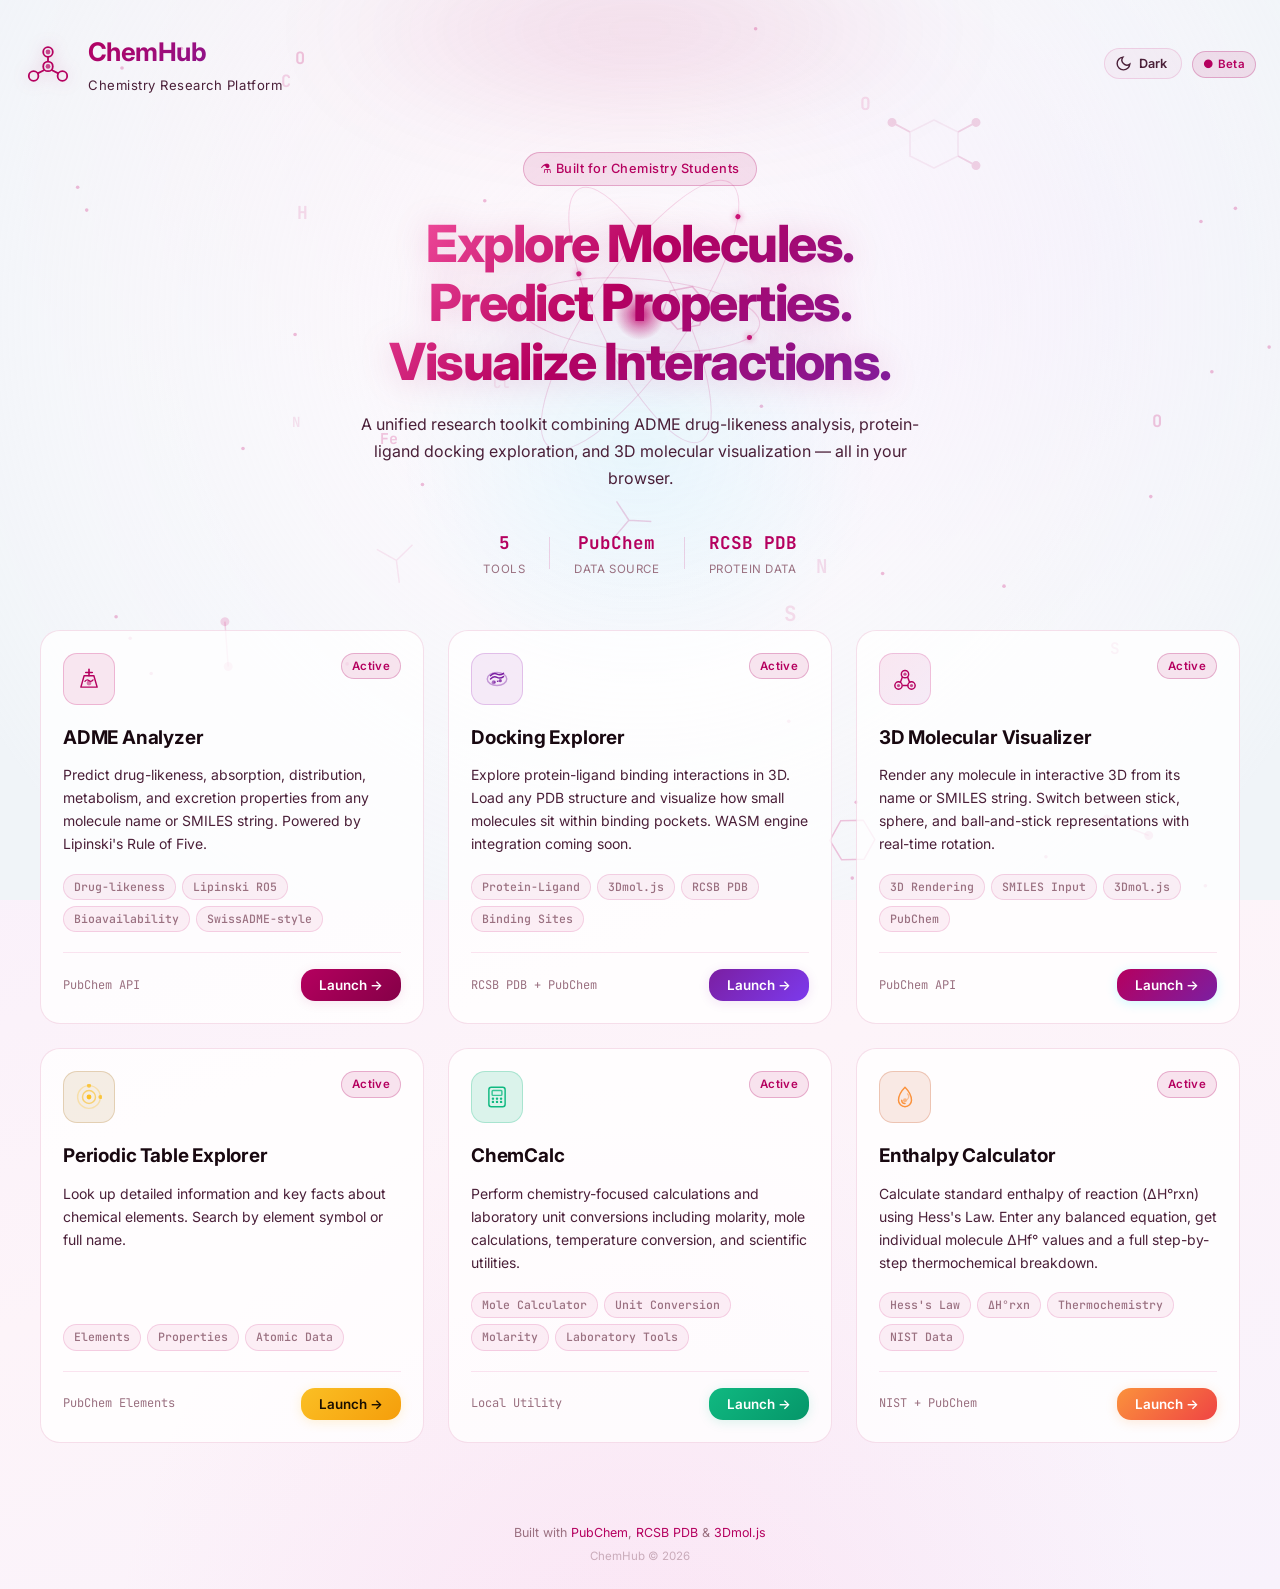
==== commit 2307c56c: "Resolve merge conflicts and restore premium UI features" ====
--- a/index.html
+++ b/index.html
@@ -32,28 +32,55 @@
         <header class="app-header">
             <div class="header-glow"></div>
             <div class="header-content">
-                <div class="logo-group">
-                    <div class="logo-icon">
-                        <svg viewBox="0 0 40 40" fill="none" xmlns="http://www.w3.org/2000/svg">
-                            <circle cx="20" cy="10" r="4" stroke="currentColor" stroke-width="1.5" fill="none" />
-                            <circle cx="8" cy="30" r="4" stroke="currentColor" stroke-width="1.5" fill="none" />
-                            <circle cx="32" cy="30" r="4" stroke="currentColor" stroke-width="1.5" fill="none" />
-                            <circle cx="20" cy="22" r="4" stroke="currentColor" stroke-width="1.5" fill="none" />
-                            <line x1="20" y1="14" x2="20" y2="18" stroke="currentColor" stroke-width="1.5" />
-                            <line x1="17" y1="25" x2="11" y2="28" stroke="currentColor" stroke-width="1.5" />
-                            <line x1="23" y1="25" x2="29" y2="28" stroke="currentColor" stroke-width="1.5" />
-                            <circle cx="20" cy="10" r="2" fill="currentColor" opacity="0.7" />
-                            <circle cx="20" cy="22" r="2" fill="currentColor" opacity="0.7" />
-                        </svg>
-                    </div>
-                    <div>
-                        <h1 class="app-title">ChemHub</h1>
-                        <p class="app-subtitle">Chemistry Research Platform</p>
-                    </div>
-                </div>
-                <div class="header-badge" style="display:flex; align-items:center;">
-                    <span class="badge badge-active">● Beta</span>
-                </div>
+                <a href="index.html" class="logo-link">
+                    <div class="logo-group">
+                        <div class="logo-icon">
+                            <svg viewBox="0 0 40 40" fill="none" xmlns="http://www.w3.org/2000/svg">
+                                <circle cx="20" cy="10" r="4" stroke="currentColor" stroke-width="1.5" fill="none" />
+                                <circle cx="8" cy="30" r="4" stroke="currentColor" stroke-width="1.5" fill="none" />
+                                <circle cx="32" cy="30" r="4" stroke="currentColor" stroke-width="1.5" fill="none" />
+                                <circle cx="20" cy="22" r="4" stroke="currentColor" stroke-width="1.5" fill="none" />
+                                <line x1="20" y1="14" x2="20" y2="18" stroke="currentColor" stroke-width="1.5" />
+                                <line x1="17" y1="25" x2="11" y2="28" stroke="currentColor" stroke-width="1.5" />
+                                <line x1="23" y1="25" x2="29" y2="28" stroke="currentColor" stroke-width="1.5" />
+                                <circle cx="20" cy="10" r="2" fill="currentColor" opacity="0.7" />
+                                <circle cx="20" cy="22" r="2" fill="currentColor" opacity="0.7" />
+                            </svg>
+                        </div>
+                        <div>
+                            <h1 class="app-title">ChemHub</h1>
+                            <p class="app-subtitle">Chemistry Research Platform</p>
+                        </div>
+                    </div>
+                </a>
+                <div class="header-controls">
+                    <button class="theme-toggle" id="theme-toggle-btn"
+                        aria-label="Switch to light mode" title="Switch to light mode">
+                        <span class="theme-toggle-icons" aria-hidden="true">
+                            <!-- Sun icon (dark mode indicator) -->
+                            <svg class="icon-sun" viewBox="0 0 24 24" fill="none" stroke="currentColor" stroke-width="2" stroke-linecap="round">
+                                <circle cx="12" cy="12" r="4"/>
+                                <line x1="12" y1="2" x2="12" y2="5"/>
+                                <line x1="12" y1="19" x2="12" y2="22"/>
+                                <line x1="2" y1="12" x2="5" y2="12"/>
+                                <line x1="19" y1="12" x2="22" y2="12"/>
+                                <line x1="4.22" y1="4.22" x2="6.34" y2="6.34"/>
+                                <line x1="17.66" y1="17.66" x2="19.78" y2="19.78"/>
+                                <line x1="4.22" y1="19.78" x2="6.34" y2="17.66"/>
+                                <line x1="17.66" y1="6.34" x2="19.78" y2="4.22"/>
+                            </svg>
+                            <!-- Moon icon (light mode indicator) -->
+                            <svg class="icon-moon" viewBox="0 0 24 24" fill="none" stroke="currentColor" stroke-width="2" stroke-linecap="round">
+                                <path d="M21 12.79A9 9 0 1 1 11.21 3 7 7 0 0 0 21 12.79z"/>
+                            </svg>
+                        </span>
+                        <span class="theme-toggle-label">Light</span>
+                    </button>
+                    <div class="header-badge">
+                        <span class="badge badge-active">● Beta</span>
+                    </div>
+                </div>
+
             </div>
         </header>
 
@@ -322,6 +349,7 @@
         <button class="toast-close" id="toast-close">&times;</button>
     </div>
 
+    <script src="theme.js"></script>
     <script src="hub.js"></script>
 </body>
 
--- a/shared.css
+++ b/shared.css
@@ -3,7 +3,7 @@
    Used by: index.html, tools/viewer/, tools/adme/, tools/docking/
    ======================================================== */
 
-/* ── CSS Custom Properties (Design Tokens) ── */
+/* ── CSS Custom Properties — Dark Theme (default) ── */
 :root {
     /* Backgrounds */
     --bg-deep:    #06060e;
@@ -14,6 +14,11 @@
     --glass-border: rgba(120, 200, 255, 0.10);
     --glass-bg:     rgba(18, 18, 44, 0.55);
     --glass-hover:  rgba(24, 24, 56, 0.7);
+
+    /* Shadows */
+    --shadow-card:   0 4px 30px rgba(0, 0, 0, 0.4);
+    --shadow-header: 0 1px 0 rgba(255, 255, 255, 0.04);
+    --shadow-hover:  0 20px 60px rgba(0, 0, 0, 0.5);
 
     /* Accent colors */
     --accent:            #00e5ff;
@@ -36,6 +41,11 @@
     --text-secondary: #8892a8;
     --text-muted:     #515b70;
 
+    /* Separators / dividers */
+    --divider: rgba(255, 255, 255, 0.06);
+    --surface-inset: rgba(255, 255, 255, 0.03);
+    --border-subtle: rgba(255, 255, 255, 0.07);
+
     /* Danger */
     --danger:    #ff4d6a;
     --danger-bg: rgba(255, 77, 106, 0.12);
@@ -84,11 +94,76 @@
     --ambient-glow: rgba(0, 0, 0, 0.03);
 }
 
+/* ── Light Theme Token Overrides ── */
+[data-theme="light"] {
+    /* Backgrounds — warm rose-white gradient base */
+    --bg-deep:    #fdf4f8;
+    --bg-mid:     #f5e8f0;
+    --bg-surface: rgba(253, 244, 248, 0.85);
+
+    /* Glass cards — ultra-frosted warm white with depth */
+    --glass-border: rgba(200, 0, 106, 0.13);
+    --glass-bg:     rgba(255, 255, 255, 0.78);
+    --glass-hover:  rgba(255, 255, 255, 0.95);
+
+    /* Shadows — rich layered rose depth */
+    --shadow-card:   0 2px 4px rgba(180, 0, 90, 0.04),
+                     0 8px 24px rgba(160, 0, 80, 0.09),
+                     0 24px 48px rgba(140, 0, 70, 0.06);
+    --shadow-header: inset 0 1px 0 rgba(255, 255, 255, 0.90);
+    --shadow-hover:  0 4px 8px rgba(180, 0, 90, 0.06),
+                     0 16px 40px rgba(160, 0, 80, 0.16),
+                     0 40px 80px rgba(140, 0, 70, 0.10);
+
+    /* Accents — deep rose-pink */
+    --accent:            #b5005f;
+    --accent-dim:        rgba(181, 0, 95, 0.10);
+    --accent-glow:       rgba(181, 0, 95, 0.25);
+    --accent-purple:     #7b1fa2;
+    --accent-purple-dim: rgba(123, 31, 162, 0.11);
+    --accent-purple-glow:rgba(123, 31, 162, 0.24);
+
+    /* Text — rich near-black, warm rose undertone */
+    --text-primary:   #180810;
+    --text-secondary: #4a1f38;
+    --text-muted:     #9a7080;
+
+    /* Separators — soft rose tints */
+    --divider:       rgba(181, 0, 95, 0.08);
+    --surface-inset: rgba(181, 0, 95, 0.035);
+    --border-subtle: rgba(181, 0, 95, 0.07);
+
+    /* Explicit raw color for hardcoded overrides */
+    --accent-raw:        181, 0, 95;
+    --purple-raw:        123, 31, 162;
+
+    /* Status — adjusted for warm bg */
+    --danger:    #c0162a;
+    --danger-bg: rgba(192, 22, 42, 0.08);
+    --success:    #006b45;
+    --success-bg: rgba(0, 107, 69, 0.09);
+    --warning:    #9a5000;
+    --warning-bg: rgba(154, 80, 0, 0.09);
+}
+
 /* ── Reset & Base ── */
 *, *::before, *::after {
     margin: 0;
     padding: 0;
     box-sizing: border-box;
+}
+
+/* ── Smooth theme transitions ── */
+.theme-transitioning,
+.theme-transitioning *,
+.theme-transitioning *::before,
+.theme-transitioning *::after {
+    transition:
+        background-color 0.35s ease,
+        border-color     0.35s ease,
+        color            0.35s ease,
+        box-shadow       0.35s ease,
+        opacity          0.2s ease !important;
 }
 
 html {
@@ -104,7 +179,16 @@
     min-height: 100vh;
     overflow-x: hidden;
     line-height: 1.6;
-    transition: background-color 0.4s var(--ease-out), color 0.4s var(--ease-out);
+    transition: background-color 0.35s ease, color 0.35s ease;
+}
+
+/* Rich gradient background in light mode */
+[data-theme="light"] body {
+    background:
+        radial-gradient(ellipse 80% 60% at 20% -10%, rgba(255, 180, 220, 0.35) 0%, transparent 60%),
+        radial-gradient(ellipse 60% 50% at 85% 15%,  rgba(220, 140, 255, 0.20) 0%, transparent 55%),
+        radial-gradient(ellipse 70% 70% at 50% 110%, rgba(255, 160, 210, 0.18) 0%, transparent 60%),
+        linear-gradient(160deg, #fdf2f8 0%, #f9f0fb 35%, #fdf4f9 65%, #f8f2fc 100%);
 }
 
 
@@ -166,6 +250,14 @@
     pointer-events: none;
     filter: blur(40px);
 }
+/* In light mode: larger, higher opacity, anchored to top */
+[data-theme="light"] .header-glow {
+    width: 700px;
+    height: 220px;
+    top: -80px;
+    opacity: 0.55;
+    filter: blur(50px);
+}
 
 .header-content {
     display: flex;
@@ -177,6 +269,18 @@
     display: flex;
     align-items: center;
     gap: 16px;
+    text-decoration: none;
+    cursor: pointer;
+}
+
+.logo-link {
+    text-decoration: none;
+    color: inherit;
+    transition: transform var(--duration) var(--ease-out);
+}
+
+.logo-link:hover {
+    transform: scale(1.02);
 }
 
 .logo-icon {
@@ -230,7 +334,7 @@
     font-weight: 500;
     font-family: var(--font-sans);
     color: var(--text-secondary);
-    background: var(--glass-bg);
+    background: var(--surface-inset);
     border: 1px solid var(--glass-border);
     border-radius: 999px;
     text-decoration: none;
@@ -249,13 +353,16 @@
     border: 1px solid var(--glass-border);
     border-radius: var(--radius-lg);
     padding: 22px;
-    backdrop-filter: blur(24px);
-    -webkit-backdrop-filter: blur(24px);
-    box-shadow: 0 4px 30px rgba(0,0,0,0.4), inset 0 1px 0 rgba(255,255,255,0.04);
+    backdrop-filter: blur(28px);
+    -webkit-backdrop-filter: blur(28px);
+    box-shadow: var(--shadow-card), inset 0 1px 0 var(--shadow-header);
     transition: border-color var(--duration) var(--ease-out),
-                box-shadow var(--duration) var(--ease-out);
-}
-.glass-card:hover { border-color: rgba(120, 200, 255, 0.18); }
+                box-shadow var(--duration) var(--ease-out),
+                background var(--duration) var(--ease-out);
+}
+.glass-card:hover { border-color: rgba(120, 200, 255, 0.22); }
+[data-theme="light"] .glass-card { border-color: rgba(181, 0, 95, 0.12); }
+[data-theme="light"] .glass-card:hover { border-color: rgba(181, 0, 95, 0.32); box-shadow: var(--shadow-hover); }
 
 /* ── Card Titles ── */
 .card-title {
@@ -353,16 +460,15 @@
 @keyframes spin { to { transform: rotate(360deg); } }
 
 .btn-ghost {
-    background: var(--glass-bg);
+    background: var(--surface-inset);
     border: 1px solid var(--glass-border);
     color: var(--text-secondary);
     padding: 8px 14px;
 }
 .btn-ghost:hover {
-    background: var(--glass-hover);
+    background: var(--accent-dim);
     color: var(--text-primary);
-    border-color: var(--glass-border);
-    box-shadow: 0 4px 12px rgba(0,0,0,0.05);
+    border-color: var(--accent);
 }
 .btn-ghost.active {
     background: var(--accent-dim);
@@ -405,7 +511,7 @@
     font-size: 0.78rem;
     font-family: var(--font-sans);
     font-weight: 500;
-    background: var(--glass-bg);
+    background: var(--surface-inset);
     border: 1px solid var(--glass-border);
     border-radius: 999px;
     color: var(--text-secondary);
@@ -430,10 +536,10 @@
     border-radius: 999px;
     letter-spacing: 0.03em;
 }
-.badge-active   { background: var(--accent-dim);         color: var(--accent);         border: 1px solid rgba(0,229,255,0.3); }
-.badge-purple   { background: var(--accent-purple-dim);  color: var(--accent-purple);  border: 1px solid rgba(168,85,247,0.3); }
-.badge-green    { background: var(--accent-green-dim);   color: var(--accent-green);   border: 1px solid rgba(16,185,129,0.3); }
-.badge-gold     { background: var(--accent-gold-dim);    color: var(--accent-gold);    border: 1px solid rgba(251,191,36,0.3); }
+.badge-active   { background: var(--accent-dim);         color: var(--accent);         border: 1px solid var(--accent-glow); }
+.badge-purple   { background: var(--accent-purple-dim);  color: var(--accent-purple);  border: 1px solid var(--accent-purple-glow); }
+.badge-green    { background: var(--accent-green-dim);   color: var(--accent-green);   border: 1px solid var(--accent-green-glow); }
+.badge-gold     { background: var(--accent-gold-dim);    color: var(--accent-gold);    border: 1px solid var(--accent-gold-glow); }
 .badge-soon     { background: var(--warning-bg);          color: var(--warning);        border: 1px solid rgba(245,158,11,0.3); }
 .badge-pass     { background: var(--success-bg);          color: var(--success);        border: 1px solid rgba(0,229,160,0.3); }
 .badge-fail     { background: var(--danger-bg);           color: var(--danger);         border: 1px solid rgba(255,77,106,0.3); }
@@ -457,6 +563,7 @@
     opacity: 0;
     transition: all 0.4s var(--ease-out);
 }
+[data-theme="light"] .toast { border-color: rgba(214, 48, 80, 0.2); box-shadow: 0 8px 32px rgba(214, 48, 80, 0.12); }
 .toast.visible { opacity: 1; transform: translateX(-50%) translateY(0); }
 .toast.hidden  { display: none; }
 .toast-icon    { font-size: 1.1rem; }
@@ -468,6 +575,50 @@
     opacity: 0.6; transition: opacity var(--duration);
 }
 .toast-close:hover { opacity: 1; }
+
+/* ── Theme Toggle Button ── */
+.theme-toggle {
+    display: inline-flex;
+    align-items: center;
+    gap: 7px;
+    padding: 6px 14px 6px 10px;
+    background: var(--surface-inset);
+    border: 1px solid var(--glass-border);
+    border-radius: 999px;
+    cursor: pointer;
+    font-family: var(--font-sans);
+    font-size: 0.79rem;
+    font-weight: 600;
+    color: var(--text-secondary);
+    transition: background var(--duration) var(--ease-out),
+                border-color var(--duration) var(--ease-out),
+                color var(--duration) var(--ease-out),
+                box-shadow var(--duration) var(--ease-out);
+    white-space: nowrap;
+    position: relative;
+}
+.theme-toggle:hover {
+    background: var(--accent-dim);
+    border-color: var(--accent);
+    color: var(--accent);
+    box-shadow: 0 0 16px var(--accent-dim);
+}
+.theme-toggle-icons {
+    position: relative;
+    width: 17px;
+    height: 17px;
+    flex-shrink: 0;
+}
+.theme-toggle-icons svg {
+    position: absolute;
+    top: 0; left: 0;
+    width: 17px; height: 17px;
+    transition: opacity 0.25s ease, transform 0.35s var(--ease-out);
+}
+.icon-sun  { opacity: 1;  transform: rotate(0deg); }
+.icon-moon { opacity: 0; transform: rotate(-30deg); }
+[data-theme="light"] .icon-sun  { opacity: 0;  transform: rotate(30deg); }
+[data-theme="light"] .icon-moon { opacity: 1; transform: rotate(0deg); }
 
 /* ── Skeleton Loading ── */
 .skeleton-block {
@@ -480,6 +631,13 @@
     border-radius: var(--radius-sm);
     animation: shimmer 1.5s ease-in-out infinite;
 }
+[data-theme="light"] .skeleton-block {
+    background: linear-gradient(90deg,
+        rgba(181, 0, 95, 0.05) 25%,
+        rgba(181, 0, 95, 0.11) 50%,
+        rgba(181, 0, 95, 0.05) 75%);
+    background-size: 200% 100%;
+}
 .skeleton-block.short { width: 60%; }
 
 @keyframes shimmer {
@@ -494,9 +652,7 @@
     color: var(--text-muted);
 }
 .app-footer a { color: var(--accent); text-decoration: none; transition: color var(--duration); }
-.app-footer a:hover { color: #66f0ff; }
-:root.light-theme .app-footer a { color: #0284c7; }
-:root.light-theme .app-footer a:hover { color: #0369a1; }
+.app-footer a:hover { color: var(--accent-purple); }
 .heart { color: var(--danger); display: inline-block; animation: heartbeat 1.5s ease-in-out infinite; }
 @keyframes heartbeat {
     0%, 100% { transform: scale(1); }
@@ -565,7 +721,7 @@
 }
 
 /* ── Info Divider ── */
-.info-divider { height: 1px; background: rgba(255,255,255,0.06); margin: 4px 0; }
+.info-divider { height: 1px; background: var(--divider); margin: 4px 0; }
 
 /* ── Utility ── */
 .hidden { display: none !important; }
--- a/hub.css
+++ b/hub.css
@@ -7,8 +7,13 @@
     padding: 32px 0 0;
     text-align: left;
 }
-
-.header-badge { margin-left: auto; }
+.header-controls {
+    display: flex;
+    align-items: center;
+    gap: 10px;
+    margin-left: auto;
+}
+.header-badge { flex-shrink: 0; }
 
 /* ── Hero Section ── */
 .hero {
@@ -98,7 +103,7 @@
 .stat-sep {
     width: 1px;
     height: 32px;
-    background: rgba(255,255,255,0.08);
+    background: var(--divider);
 }
 
 /* ── Tool Grid ── */
@@ -265,6 +270,10 @@
     color: #0a0a1a;
     box-shadow: 0 2px 12px var(--accent-dim);
 }
+[data-theme="light"] .btn-cyan {
+    background: linear-gradient(135deg, var(--accent), #850047);
+    color: #fff;
+}
 .tool-card:hover .btn-cyan { box-shadow: 0 4px 20px var(--accent-glow); }
 
 .btn-purple {
@@ -331,3 +340,71 @@
     .tool-card-footer { flex-direction: column; gap: 12px; align-items: flex-start; }
     .tool-launch-btn { align-self: stretch; text-align: center; }
 }
+
+/* ═══════════════════════════════════════════
+   LIGHT THEME OVERRIDES — Hub Page
+   ═══════════════════════════════════════════ */
+
+/* Hero title: luminous rose-to-purple gradient (avoids near-black start) */
+[data-theme="light"] .hero-title {
+    background: linear-gradient(135deg, #ff5faa 0%, var(--accent) 45%, var(--accent-purple) 100%);
+    -webkit-background-clip: text;
+    -webkit-text-fill-color: transparent;
+    background-clip: text;
+    filter: drop-shadow(0 2px 16px rgba(181, 0, 95, 0.18));
+}
+
+/* Hero tag */
+[data-theme="light"] .hero-tag {
+    background: var(--accent-dim);
+    border-color: var(--accent-glow);
+    color: var(--accent);
+}
+
+/* Stat separator */
+[data-theme="light"] .stat-sep {
+    background: rgba(200, 0, 106, 0.16);
+}
+
+/* Tool tags */
+[data-theme="light"] .tool-tag {
+    background: rgba(200, 0, 106, 0.06);
+    border-color: rgba(200, 0, 106, 0.14);
+    color: var(--text-muted);
+}
+
+/* Card footer border */
+[data-theme="light"] .tool-card-footer {
+    border-top-color: rgba(200, 0, 106, 0.10);
+}
+
+/* Card hover shadow */
+[data-theme="light"] .tool-card:hover {
+    box-shadow: var(--shadow-hover);
+}
+
+/* Card hover border accents — pink for cyan cards, purple stays purple */
+[data-theme="light"] #card-adme:hover      { border-color: rgba(200, 0, 106, 0.40); }
+[data-theme="light"] #card-docking:hover   { border-color: rgba(156, 39, 176, 0.38); }
+[data-theme="light"] #card-viewer:hover    { border-color: rgba(200, 0, 106, 0.32); }
+[data-theme="light"] #card-elements:hover  { border-color: rgba(160, 100, 0, 0.35); }
+[data-theme="light"] #card-enthalpy:hover  { border-color: rgba(190, 60, 0, 0.35); }
+
+/* Glow orbs on light — rose-pink tinted, subtle */
+[data-theme="light"] .glow-cyan     { background: rgba(200, 0, 106, 0.18); }
+[data-theme="light"] .glow-purple   { background: rgba(156, 39, 176, 0.18); }
+[data-theme="light"] .glow-gradient { background: radial-gradient(circle, rgba(200, 0, 106, 0.18), rgba(156, 39, 176, 0.16)); }
+[data-theme="light"] .glow-gold     { background: radial-gradient(circle, rgba(160, 100, 0, 0.20), rgba(180, 110, 0, 0.12)); }
+[data-theme="light"] .glow-orange   { background: radial-gradient(circle, rgba(190, 60, 0, 0.20), rgba(170, 40, 40, 0.14)); }
+
+/* Icon wraps on light — warm pink tints */
+[data-theme="light"] .icon-cyan     { background: rgba(200, 0, 106, 0.09); border-color: rgba(200, 0, 106, 0.22); color: var(--accent); }
+[data-theme="light"] .icon-purple   { background: rgba(156, 39, 176, 0.09); border-color: rgba(156, 39, 176, 0.22); }
+[data-theme="light"] .icon-gradient { background: linear-gradient(135deg, rgba(200,0,106,0.09), rgba(156,39,176,0.09)); border-color: rgba(200,0,106,0.18); }
+[data-theme="light"] .icon-gold     { background: rgba(160, 100, 0, 0.10); border-color: rgba(160, 100, 0, 0.22); }
+[data-theme="light"] .icon-orange   { background: rgba(190, 60, 0, 0.10); border-color: rgba(190, 60, 0, 0.22); }
+
+/* Coming soon card on light */
+[data-theme="light"] .tool-card.coming-soon:hover {
+    box-shadow: var(--shadow-card);
+}
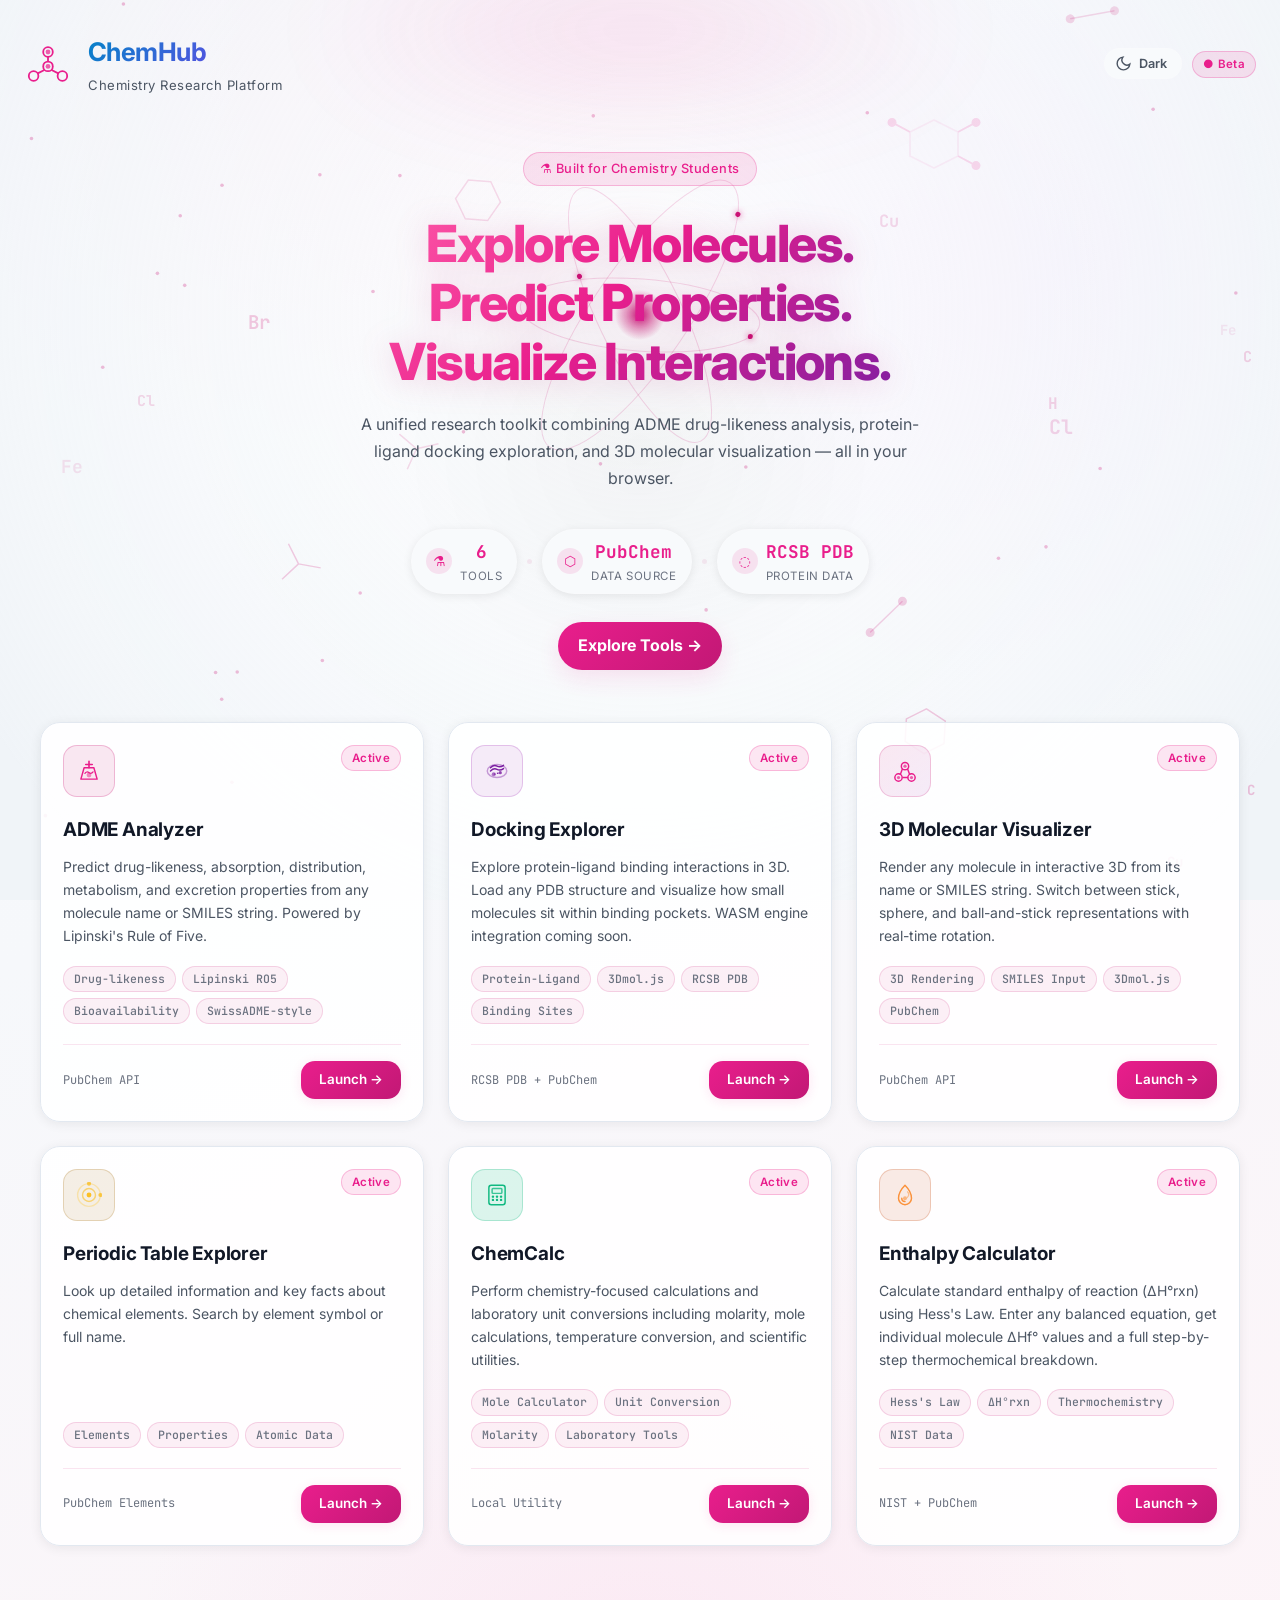
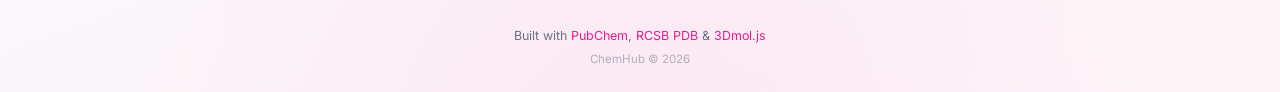
==== commit 0843882b: "feat: implement modular tool architecture and update design system with new magenta brand theme" ====
--- a/index.html
+++ b/index.html
@@ -104,13 +104,14 @@
                 and 3D molecular visualization — all in your browser.
             </p>
             <div class="hero-stats">
-                <div class="stat"><span class="stat-num">5</span><span class="stat-label">Tools</span></div>
+                <div class="stat" data-icon="⚗"><span class="stat-num">6</span><span class="stat-label">Tools</span></div>
                 <div class="stat-sep"></div>
-                <div class="stat"><span class="stat-num">PubChem</span><span class="stat-label">Data Source</span></div>
+                <div class="stat" data-icon="⬡"><span class="stat-num">PubChem</span><span class="stat-label">Data Source</span></div>
                 <div class="stat-sep"></div>
-                <div class="stat"><span class="stat-num">RCSB PDB</span><span class="stat-label">Protein Data</span>
+                <div class="stat" data-icon="◌"><span class="stat-num">RCSB PDB</span><span class="stat-label">Protein Data</span>
                 </div>
             </div>
+            <a class="hero-cta" href="#tool-grid">Explore Tools →</a>
         </section>
 
         <!-- Tool Grid -->
@@ -146,7 +147,7 @@
                 </div>
                 <div class="tool-card-footer">
                     <span class="tool-card-source">PubChem API</span>
-                    <button class="tool-launch-btn btn-cyan">Launch →</button>
+                    <span class="tool-launch-btn btn-cyan">Launch →</span>
                 </div>
             </a>
 
@@ -183,7 +184,7 @@
                 </div>
                 <div class="tool-card-footer">
                     <span class="tool-card-source">RCSB PDB + PubChem</span>
-                    <button class="tool-launch-btn btn-purple">Launch →</button>
+                    <span class="tool-launch-btn btn-purple">Launch →</span>
                 </div>
             </a>
 
@@ -219,7 +220,7 @@
                 </div>
                 <div class="tool-card-footer">
                     <span class="tool-card-source">PubChem API</span>
-                    <button class="tool-launch-btn btn-gradient">Launch →</button>
+                    <span class="tool-launch-btn btn-gradient">Launch →</span>
                 </div>
             </a>
 
@@ -252,7 +253,7 @@
                 </div>
                 <div class="tool-card-footer">
                     <span class="tool-card-source">PubChem Elements</span>
-                    <button class="tool-launch-btn btn-gold">Launch →</button>
+                    <span class="tool-launch-btn btn-gold">Launch →</span>
                 </div>
             </a>
 
@@ -289,7 +290,7 @@
                 </div>
                 <div class="tool-card-footer">
                     <span class="tool-card-source">Local Utility</span>
-                    <button class="tool-launch-btn btn-green">Launch →</button>
+                    <span class="tool-launch-btn btn-green">Launch →</span>
                 </div>
             </a>
 
@@ -324,7 +325,7 @@
                 </div>
                 <div class="tool-card-footer">
                     <span class="tool-card-source">NIST + PubChem</span>
-                    <button class="tool-launch-btn btn-orange">Launch →</button>
+                    <span class="tool-launch-btn btn-orange">Launch →</span>
                 </div>
             </a>
 
@@ -346,11 +347,10 @@
     <div class="toast hidden" id="error-toast">
         <div class="toast-icon">⚠️</div>
         <div class="toast-message" id="error-message">Something went wrong</div>
-        <button class="toast-close" id="toast-close">&times;</button>
+        <button class="toast-close" id="toast-close" aria-label="Close notification">&times;</button>
     </div>
 
-    <script src="theme.js"></script>
     <script src="hub.js"></script>
 </body>
 
-</html>+</html>
--- a/shared.css
+++ b/shared.css
@@ -21,9 +21,9 @@
     --shadow-hover:  0 20px 60px rgba(0, 0, 0, 0.5);
 
     /* Accent colors */
-    --accent:            #00e5ff;
-    --accent-dim:        rgba(0, 229, 255, 0.15);
-    --accent-glow:       rgba(0, 229, 255, 0.35);
+    --accent:            #e91e8c;
+    --accent-dim:        rgba(233, 30, 140, 0.14);
+    --accent-glow:       rgba(233, 30, 140, 0.32);
     --accent-purple:     #a855f7;
     --accent-purple-dim: rgba(168, 85, 247, 0.15);
     --accent-purple-glow:rgba(168, 85, 247, 0.35);
@@ -97,44 +97,40 @@
 /* ── Light Theme Token Overrides ── */
 [data-theme="light"] {
     /* Backgrounds — warm rose-white gradient base */
-    --bg-deep:    #fdf4f8;
-    --bg-mid:     #f5e8f0;
-    --bg-surface: rgba(253, 244, 248, 0.85);
+    --bg-deep:    #f6f8fb;
+    --bg-mid:     #eef2f7;
+    --bg-surface: rgba(255, 255, 255, 0.9);
 
     /* Glass cards — ultra-frosted warm white with depth */
-    --glass-border: rgba(200, 0, 106, 0.13);
-    --glass-bg:     rgba(255, 255, 255, 0.78);
-    --glass-hover:  rgba(255, 255, 255, 0.95);
+    --glass-border: #e2e8f0;
+    --glass-bg:     rgba(255, 255, 255, 0.88);
+    --glass-hover:  #ffffff;
 
     /* Shadows — rich layered rose depth */
-    --shadow-card:   0 2px 4px rgba(180, 0, 90, 0.04),
-                     0 8px 24px rgba(160, 0, 80, 0.09),
-                     0 24px 48px rgba(140, 0, 70, 0.06);
+    --shadow-card:   0 2px 12px rgba(0, 0, 0, 0.07);
     --shadow-header: inset 0 1px 0 rgba(255, 255, 255, 0.90);
-    --shadow-hover:  0 4px 8px rgba(180, 0, 90, 0.06),
-                     0 16px 40px rgba(160, 0, 80, 0.16),
-                     0 40px 80px rgba(140, 0, 70, 0.10);
+    --shadow-hover:  0 8px 24px rgba(15, 23, 42, 0.11);
 
     /* Accents — deep rose-pink */
-    --accent:            #b5005f;
-    --accent-dim:        rgba(181, 0, 95, 0.10);
-    --accent-glow:       rgba(181, 0, 95, 0.25);
+    --accent:            #e91e8c;
+    --accent-dim:        rgba(233, 30, 140, 0.11);
+    --accent-glow:       rgba(233, 30, 140, 0.24);
     --accent-purple:     #7b1fa2;
     --accent-purple-dim: rgba(123, 31, 162, 0.11);
     --accent-purple-glow:rgba(123, 31, 162, 0.24);
 
     /* Text — rich near-black, warm rose undertone */
-    --text-primary:   #180810;
-    --text-secondary: #4a1f38;
-    --text-muted:     #9a7080;
+    --text-primary:   #111827;
+    --text-secondary: #374151;
+    --text-muted:     #4b5563;
 
     /* Separators — soft rose tints */
-    --divider:       rgba(181, 0, 95, 0.08);
-    --surface-inset: rgba(181, 0, 95, 0.035);
-    --border-subtle: rgba(181, 0, 95, 0.07);
+    --divider:       #e2e8f0;
+    --surface-inset: #f8fafc;
+    --border-subtle: #e2e8f0;
 
     /* Explicit raw color for hardcoded overrides */
-    --accent-raw:        181, 0, 95;
+    --accent-raw:        233, 30, 140;
     --purple-raw:        123, 31, 162;
 
     /* Status — adjusted for warm bg */
@@ -168,6 +164,7 @@
 
 html {
     font-size: 16px;
+    scroll-behavior: smooth;
     -webkit-font-smoothing: antialiased;
     -moz-osx-font-smoothing: grayscale;
 }
@@ -188,7 +185,7 @@
         radial-gradient(ellipse 80% 60% at 20% -10%, rgba(255, 180, 220, 0.35) 0%, transparent 60%),
         radial-gradient(ellipse 60% 50% at 85% 15%,  rgba(220, 140, 255, 0.20) 0%, transparent 55%),
         radial-gradient(ellipse 70% 70% at 50% 110%, rgba(255, 160, 210, 0.18) 0%, transparent 60%),
-        linear-gradient(160deg, #fdf2f8 0%, #f9f0fb 35%, #fdf4f9 65%, #f8f2fc 100%);
+        linear-gradient(160deg, #f8fafc 0%, #f6f8fb 45%, #fdf4f8 100%);
 }
 
 
@@ -329,7 +326,8 @@
     display: inline-flex;
     align-items: center;
     gap: 6px;
-    padding: 7px 16px;
+    min-height: 44px;
+    padding: 10px 16px;
     font-size: 0.82rem;
     font-weight: 500;
     font-family: var(--font-sans);
@@ -360,9 +358,13 @@
                 box-shadow var(--duration) var(--ease-out),
                 background var(--duration) var(--ease-out);
 }
-.glass-card:hover { border-color: rgba(120, 200, 255, 0.22); }
-[data-theme="light"] .glass-card { border-color: rgba(181, 0, 95, 0.12); }
-[data-theme="light"] .glass-card:hover { border-color: rgba(181, 0, 95, 0.32); box-shadow: var(--shadow-hover); }
+.glass-card:hover { border-color: rgba(233, 30, 140, 0.24); }
+[data-theme="light"] .glass-card {
+    background: rgba(255,255,255,0.88);
+    border-color: #e2e8f0;
+    box-shadow: 0 2px 12px rgba(0,0,0,0.07);
+}
+[data-theme="light"] .glass-card:hover { border-color: rgba(233, 30, 140, 0.28); box-shadow: var(--shadow-hover); }
 
 /* ── Card Titles ── */
 .card-title {
@@ -391,7 +393,7 @@
     font-size: 0.88rem;
     font-weight: 600;
     cursor: pointer;
-    transition: all var(--duration) var(--ease-out);
+    transition: all 180ms ease;
     white-space: nowrap;
     position: relative;
     overflow: hidden;
@@ -415,8 +417,8 @@
 }
 
 .btn-primary {
-    background: linear-gradient(135deg, var(--accent), #00b8d4);
-    color: #0a0a1a;
+    background: linear-gradient(135deg, var(--accent), #c21875);
+    color: #fff;
     box-shadow: 0 2px 16px var(--accent-dim);
 }
 .btn-primary:hover {
@@ -427,23 +429,26 @@
 .btn-primary.loading .btn-text { opacity: 0; }
 .btn-primary.loading .btn-loader { display: block; }
 
+/* Tool identity exceptions: these are retained only where color is part of a tool's
+   domain cue, while general primary CTAs use the magenta brand button above. */
+
 .btn-primary-purple {
-    background: linear-gradient(135deg, var(--accent-purple), #7c3aed);
+    background: linear-gradient(135deg, var(--accent), #c21875);
     color: #fff;
-    box-shadow: 0 2px 16px var(--accent-purple-dim);
+    box-shadow: 0 2px 16px var(--accent-dim);
 }
 .btn-primary-purple:hover {
-    box-shadow: 0 4px 24px var(--accent-purple-glow);
+    box-shadow: 0 4px 24px var(--accent-glow);
     transform: translateY(-1px);
 }
 
 .btn-primary-green {
-    background: linear-gradient(135deg, var(--accent-green), #059669);
+    background: linear-gradient(135deg, var(--accent), #c21875);
     color: #fff;
-    box-shadow: 0 2px 16px var(--accent-green-dim);
+    box-shadow: 0 2px 16px var(--accent-dim);
 }
 .btn-primary-green:hover {
-    box-shadow: 0 4px 24px var(--accent-green-glow);
+    box-shadow: 0 4px 24px var(--accent-glow);
     transform: translateY(-1px);
 }
 
@@ -476,6 +481,11 @@
     color: var(--accent);
 }
 .btn-ghost svg { width: 16px; height: 16px; flex-shrink: 0; }
+
+:where(a, button, input, textarea, select, [tabindex]):focus-visible {
+    outline: 2px solid var(--accent);
+    outline-offset: 3px;
+}
 
 /* ── Input ── */
 .text-input {
@@ -731,4 +741,27 @@
 @media (max-width: 960px) {
     .app-container { padding: 0 14px; }
     .app-title     { font-size: 1.25rem; }
-}
+    .header-content { gap: 14px; }
+}
+
+@media (max-width: 600px) {
+    .header-content {
+        align-items: flex-start;
+        flex-direction: column;
+    }
+
+    .back-link,
+    .header-controls {
+        align-self: flex-start;
+    }
+
+    .toast {
+        left: 14px;
+        right: 14px;
+        transform: translateY(20px);
+    }
+
+    .toast.visible {
+        transform: translateY(0);
+    }
+}
--- a/hub.css
+++ b/hub.css
@@ -76,14 +76,36 @@
     display: flex;
     align-items: center;
     justify-content: center;
-    gap: 24px;
+    gap: 10px;
+    flex-wrap: wrap;
 }
 
 .stat {
-    display: flex;
-    flex-direction: column;
-    align-items: center;
-    gap: 3px;
+    display: grid;
+    grid-template-columns: auto 1fr;
+    align-items: center;
+    column-gap: 8px;
+    row-gap: 1px;
+    min-height: 48px;
+    padding: 8px 14px;
+    background: var(--surface-inset);
+    border: 1px solid var(--glass-border);
+    border-radius: 999px;
+    box-shadow: 0 2px 10px rgba(0,0,0,0.08);
+}
+
+.stat::before {
+    content: attr(data-icon);
+    grid-row: 1 / 3;
+    width: 26px;
+    height: 26px;
+    display: inline-flex;
+    align-items: center;
+    justify-content: center;
+    border-radius: 50%;
+    background: var(--accent-dim);
+    color: var(--accent);
+    font-size: 0.86rem;
 }
 
 .stat-num {
@@ -101,15 +123,38 @@
 }
 
 .stat-sep {
-    width: 1px;
-    height: 32px;
-    background: var(--divider);
+    width: 5px;
+    height: 5px;
+    border-radius: 50%;
+    background: var(--accent);
+    opacity: 0.45;
+}
+
+.hero-cta {
+    display: inline-flex;
+    align-items: center;
+    justify-content: center;
+    min-height: 44px;
+    margin-top: 28px;
+    padding: 11px 20px;
+    border-radius: 999px;
+    background: linear-gradient(135deg, var(--accent), #c21875);
+    color: #fff;
+    font-weight: 700;
+    text-decoration: none;
+    box-shadow: 0 8px 22px var(--accent-dim);
+    transition: transform 180ms ease, box-shadow 180ms ease;
+}
+
+.hero-cta:hover {
+    transform: translateY(-2px);
+    box-shadow: 0 12px 28px var(--accent-glow);
 }
 
 /* ── Tool Grid ── */
 .tool-grid {
     display: grid;
-    grid-template-columns: repeat(auto-fit, minmax(320px, 1fr));
+    grid-template-columns: repeat(auto-fit, minmax(min(100%, 320px), 1fr));
     gap: 24px;
     padding-bottom: 60px;
     max-width: 1200px;
@@ -254,69 +299,31 @@
 }
 
 .tool-launch-btn {
+    display: inline-flex;
+    align-items: center;
+    justify-content: center;
     padding: 8px 18px;
     font-size: 0.84rem;
     font-weight: 600;
     font-family: var(--font-sans);
     border: none;
     border-radius: var(--radius-md);
-    cursor: pointer;
+    cursor: inherit;
     transition: all var(--duration) var(--ease-out);
     pointer-events: none; /* card itself is clickable */
 }
 
-.btn-cyan {
-    background: linear-gradient(135deg, var(--accent), #00b8d4);
-    color: #0a0a1a;
+.btn-cyan,
+.btn-purple,
+.btn-green,
+.btn-gold,
+.btn-gradient,
+.btn-orange {
+    background: linear-gradient(135deg, var(--accent), #c21875);
+    color: #fff;
     box-shadow: 0 2px 12px var(--accent-dim);
 }
-[data-theme="light"] .btn-cyan {
-    background: linear-gradient(135deg, var(--accent), #850047);
-    color: #fff;
-}
-.tool-card:hover .btn-cyan { box-shadow: 0 4px 20px var(--accent-glow); }
-
-.btn-purple {
-    background: linear-gradient(135deg, var(--accent-purple), #7c3aed);
-    color: #fff;
-    box-shadow: 0 2px 12px var(--accent-purple-dim);
-}
-.tool-card:hover .btn-purple { box-shadow: 0 4px 20px var(--accent-purple-glow); }
-
-.btn-green {
-    background: linear-gradient(135deg, var(--accent-green), #059669);
-    color: #fff;
-    box-shadow: 0 2px 12px var(--accent-green-dim);
-}
-.tool-card:hover .btn-green { box-shadow: 0 4px 20px var(--accent-green-glow); }
-
-.btn-gold {
-    background: linear-gradient(135deg, var(--accent-gold), #d97706);
-    color: #fff;
-    box-shadow: 0 2px 12px var(--accent-gold-dim);
-}
-.tool-card:hover .btn-gold { box-shadow: 0 4px 20px var(--accent-gold-glow); }
-
-.btn-gradient {
-    background: linear-gradient(135deg, var(--accent), var(--accent-purple));
-    color: #fff;
-    box-shadow: 0 2px 12px rgba(0,229,255,0.2);
-}
-.tool-card:hover .btn-gradient { box-shadow: 0 4px 20px rgba(168,85,247,0.3); }
-
-.btn-gold {
-    background: linear-gradient(135deg, #fbbf24, #f59e0b);
-    color: #1a0f00;
-    box-shadow: 0 2px 12px rgba(251,191,36,0.2);
-}
-.tool-card:hover .btn-gold { box-shadow: 0 4px 20px rgba(251,191,36,0.35); }
-
-.btn-orange {
-    background: linear-gradient(135deg, #fb923c, #ef4444);
-    color: #fff;
-    box-shadow: 0 2px 12px rgba(251,146,60,0.2);
-}
-.tool-card:hover .btn-orange { box-shadow: 0 4px 20px rgba(251,146,60,0.4); }
+.tool-card:hover .tool-launch-btn { box-shadow: 0 4px 20px var(--accent-glow); }
 
 /* ── Coming Soon overlay (for future cards) ── */
 .tool-card.coming-soon {
@@ -336,7 +343,10 @@
 }
 
 @media (max-width: 600px) {
+    .header-content { align-items: flex-start; }
+    .header-controls { width: 100%; justify-content: space-between; }
     .hero-stats { gap: 14px; }
+    .hero-molecule-ornament { right: 0; width: 84px; height: 84px; }
     .tool-card-footer { flex-direction: column; gap: 12px; align-items: flex-start; }
     .tool-launch-btn { align-self: stretch; text-align: center; }
 }
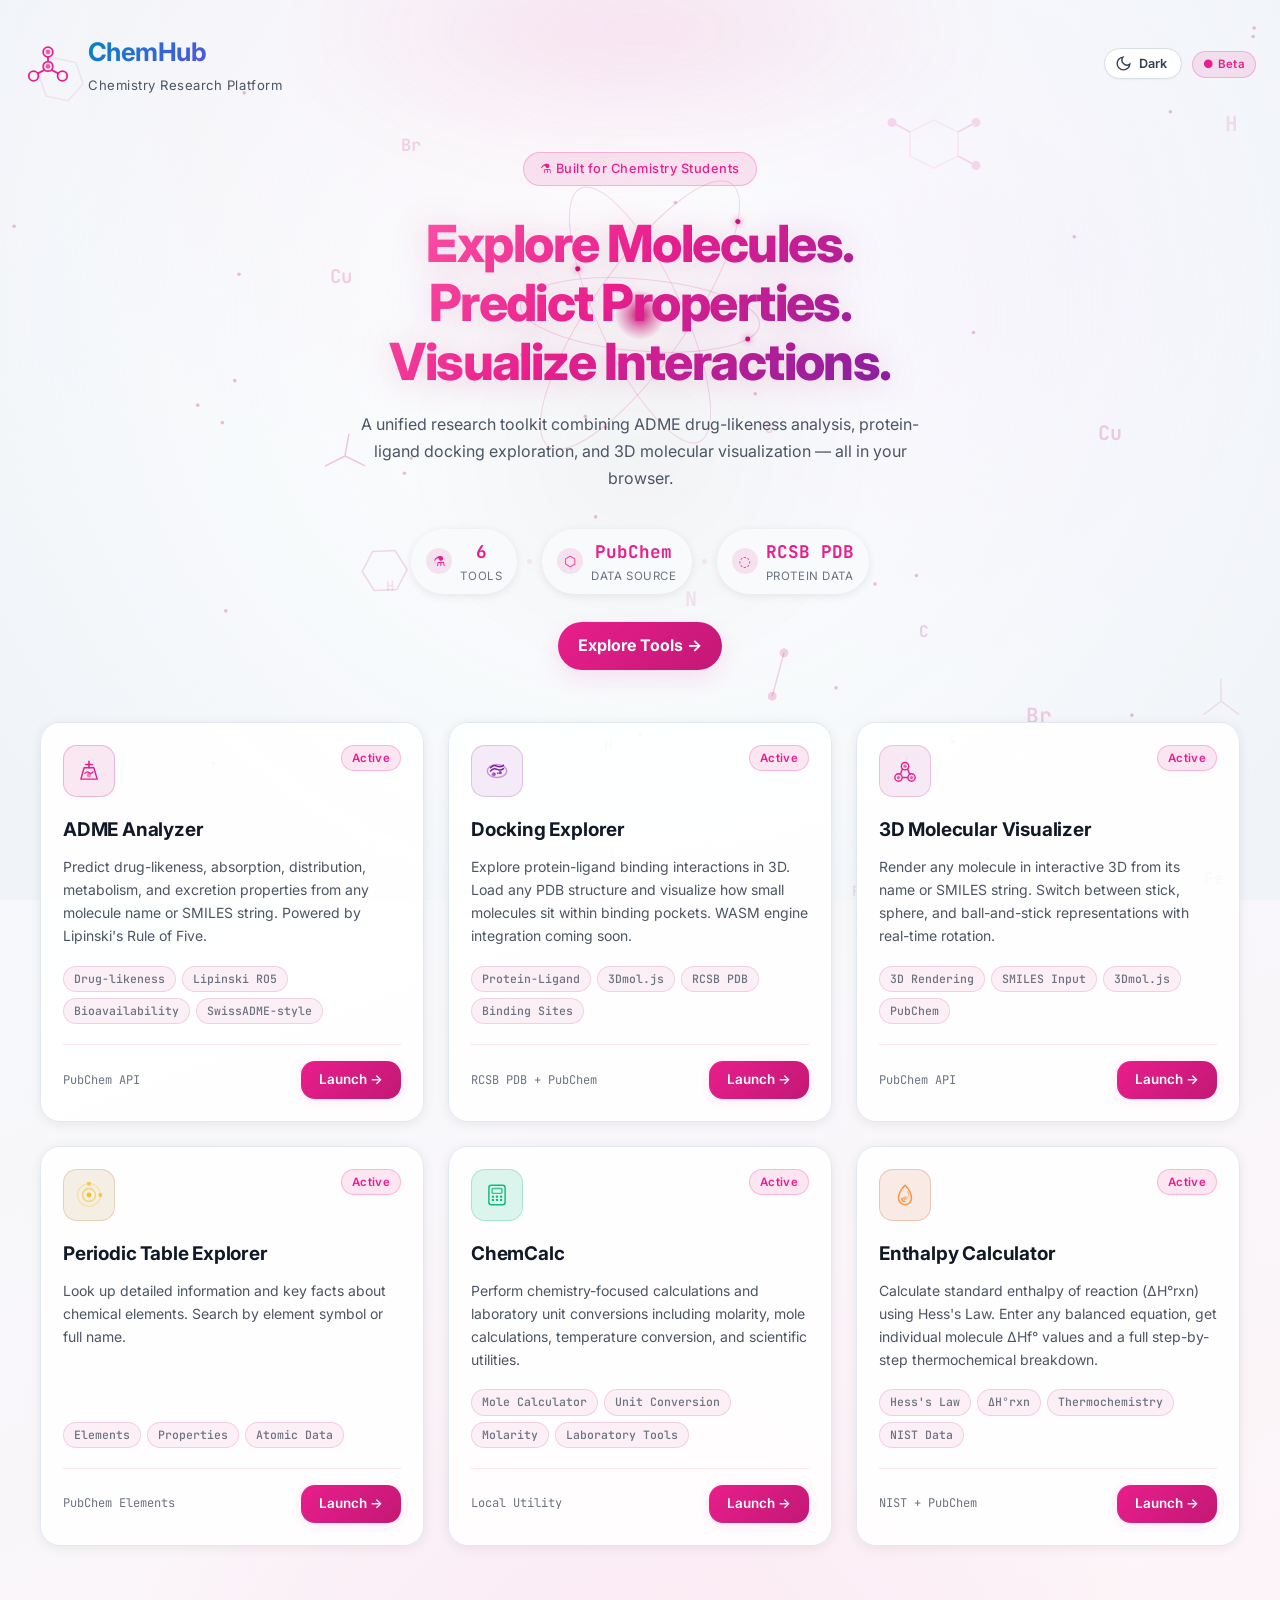
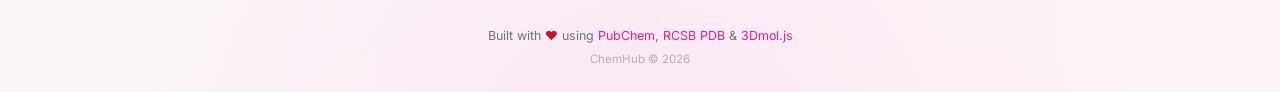
==== commit 246ccae7: "feat: implement full suite of ChemHub interactive chemistry tools and dashboard interface" ====
--- a/index.html
+++ b/index.html
@@ -6,9 +6,6 @@
     <meta name="viewport" content="width=device-width, initial-scale=1.0">
     <meta name="description"
         content="ChemHub — A chemistry research platform for students. Access ADME analysis, molecular docking exploration, and 3D molecular visualization tools.">
-    <meta http-equiv="Cache-Control" content="no-cache, no-store, must-revalidate">
-    <meta http-equiv="Pragma" content="no-cache">
-    <meta http-equiv="Expires" content="0">
     <title>ChemHub — Chemistry Research Platform</title>
     <link rel="preconnect" href="https://fonts.googleapis.com">
     <link rel="preconnect" href="https://fonts.gstatic.com" crossorigin>
@@ -333,7 +330,7 @@
 
         <!-- Footer -->
         <footer class="app-footer">
-            <p>Built with
+            <p>Built with <span class="heart">♥</span> using
                 <a href="https://pubchem.ncbi.nlm.nih.gov/" target="_blank" rel="noopener">PubChem</a>,
                 <a href="https://www.rcsb.org/" target="_blank" rel="noopener">RCSB PDB</a> &amp;
                 <a href="https://3dmol.csb.pitt.edu/" target="_blank" rel="noopener">3Dmol.js</a>
--- a/shared.css
+++ b/shared.css
@@ -507,6 +507,23 @@
     box-shadow: 0 0 0 3px var(--accent-dim);
 }
 
+[data-theme="light"] :is(.text-input, input, textarea, select) {
+    background: #ffffff;
+    border-color: #d7dee8;
+    color: #111827;
+    box-shadow: inset 0 1px 0 rgba(255,255,255,0.75);
+}
+
+[data-theme="light"] :is(.text-input, input, textarea, select)::placeholder {
+    color: #64748b;
+    opacity: 1;
+}
+
+[data-theme="light"] :is(.text-input, input, textarea, select):focus {
+    border-color: var(--accent);
+    box-shadow: 0 0 0 3px var(--accent-dim), inset 0 1px 0 rgba(255,255,255,0.75);
+}
+
 /* ── Quick Pick Chips ── */
 .quick-picks { display: flex; flex-direction: column; gap: 8px; }
 .quick-label {
@@ -533,6 +550,33 @@
     border-color: var(--accent);
     color: var(--accent);
     transform: translateY(-1px);
+}
+
+[data-theme="light"] .chip,
+[data-theme="light"] .btn-ghost,
+[data-theme="light"] .back-link,
+[data-theme="light"] .theme-toggle {
+    background: #ffffff;
+    border-color: #d7dee8;
+    color: #334155;
+    box-shadow: 0 1px 2px rgba(15, 23, 42, 0.04);
+}
+
+[data-theme="light"] .chip:hover,
+[data-theme="light"] .btn-ghost:hover,
+[data-theme="light"] .back-link:hover,
+[data-theme="light"] .theme-toggle:hover {
+    background: var(--accent-dim);
+    border-color: var(--accent);
+    color: var(--accent);
+}
+
+[data-theme="light"] .card-title {
+    color: #1f2937;
+}
+
+[data-theme="light"] :is(.info-placeholder, .placeholder-text, .radar-placeholder, .pk-placeholder, .egg-placeholder, .filters-placeholder, .empty-state, .empty-text, .empty-hint) {
+    color: #475569;
 }
 
 /* ── Status Badges ── */
@@ -707,6 +751,12 @@
     letter-spacing: 0.05em;
     animation: pulse 2s ease-in-out infinite;
 }
+
+.loading-note {
+    margin-bottom: 2px;
+    font-size: 0.82rem;
+    color: var(--text-secondary);
+}
 @keyframes glowPulse {
     0%, 100% { box-shadow: 0 0 10px var(--accent-dim); }
     50% { box-shadow: 0 0 20px var(--accent-glow); }
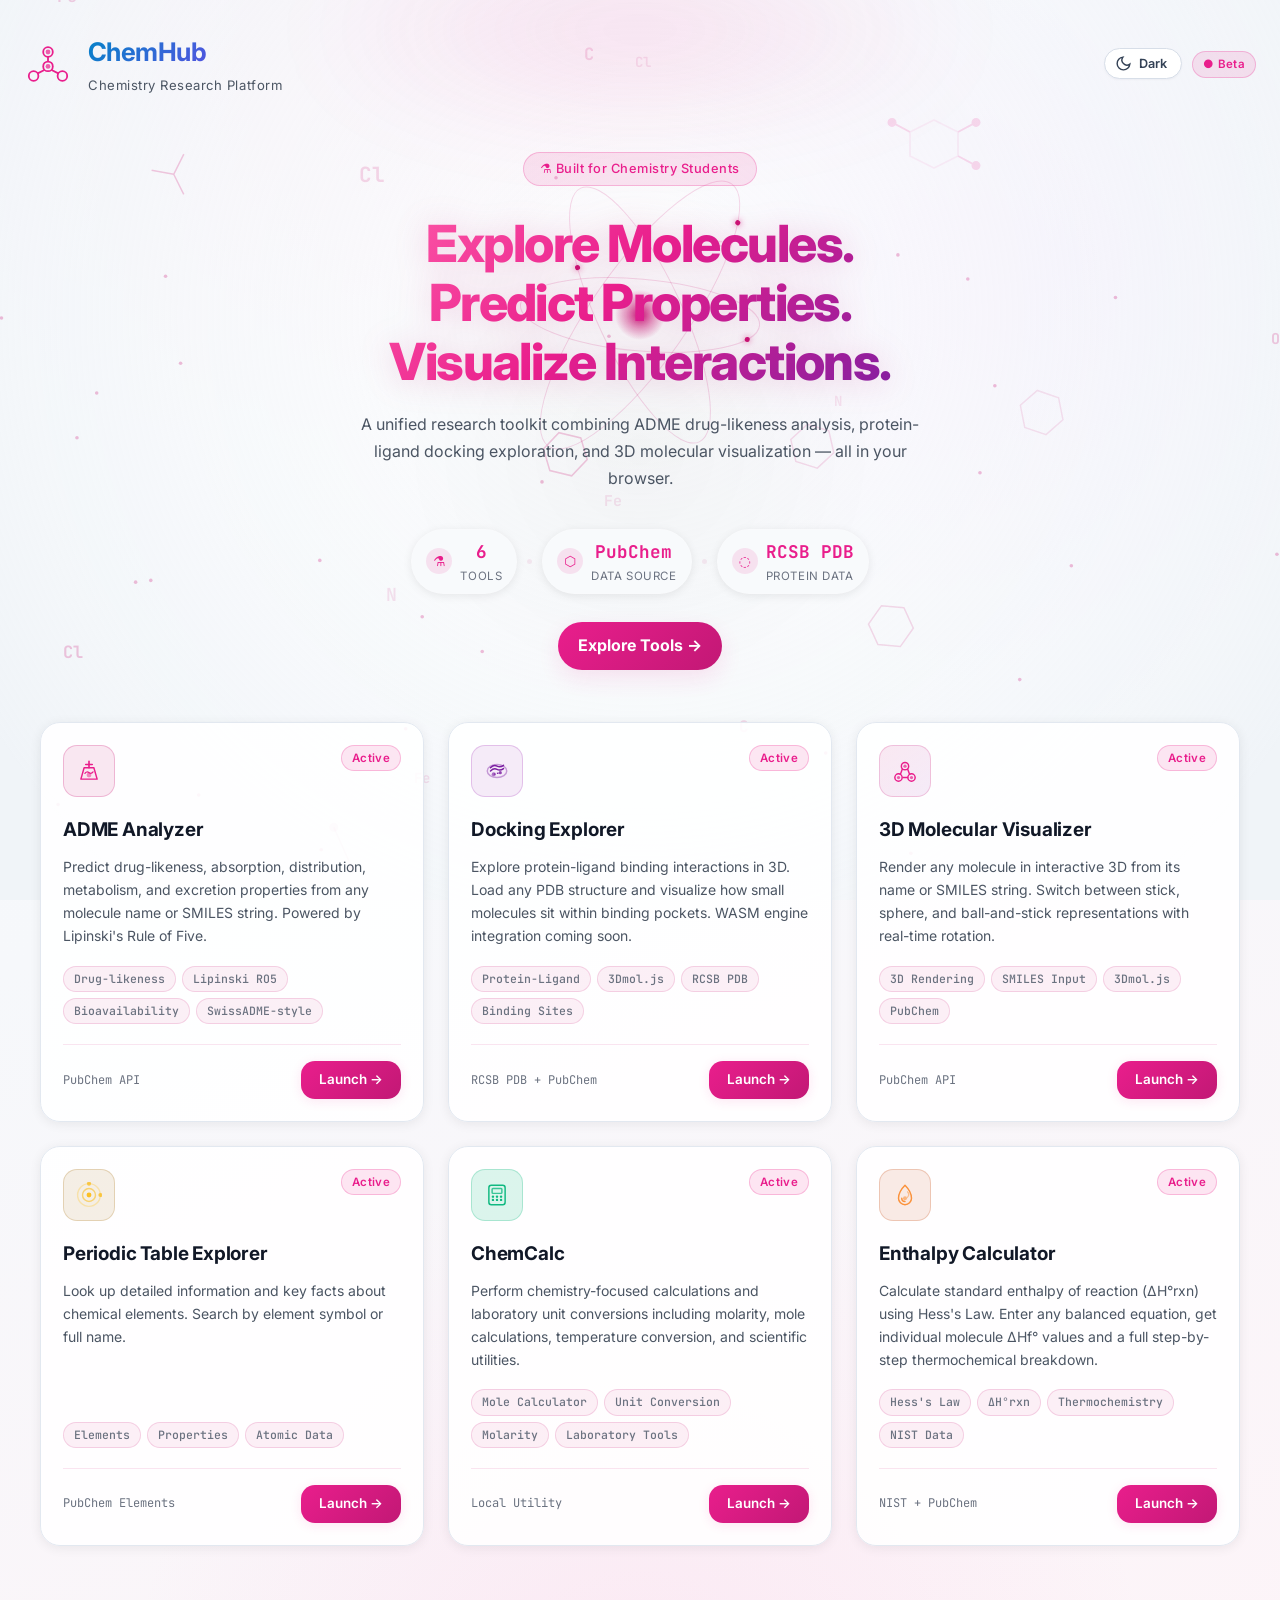
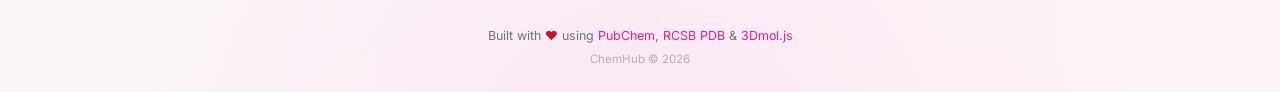
==== commit 06b43a19: "Merge remote-tracking branch 'origin/main' into main allowing unrelated histories and resolving conf" ====
--- a/index.html
+++ b/index.html
@@ -6,6 +6,9 @@
     <meta name="viewport" content="width=device-width, initial-scale=1.0">
     <meta name="description"
         content="ChemHub — A chemistry research platform for students. Access ADME analysis, molecular docking exploration, and 3D molecular visualization tools.">
+    <meta http-equiv="Cache-Control" content="no-cache, no-store, must-revalidate">
+    <meta http-equiv="Pragma" content="no-cache">
+    <meta http-equiv="Expires" content="0">
     <title>ChemHub — Chemistry Research Platform</title>
     <link rel="preconnect" href="https://fonts.googleapis.com">
     <link rel="preconnect" href="https://fonts.gstatic.com" crossorigin>
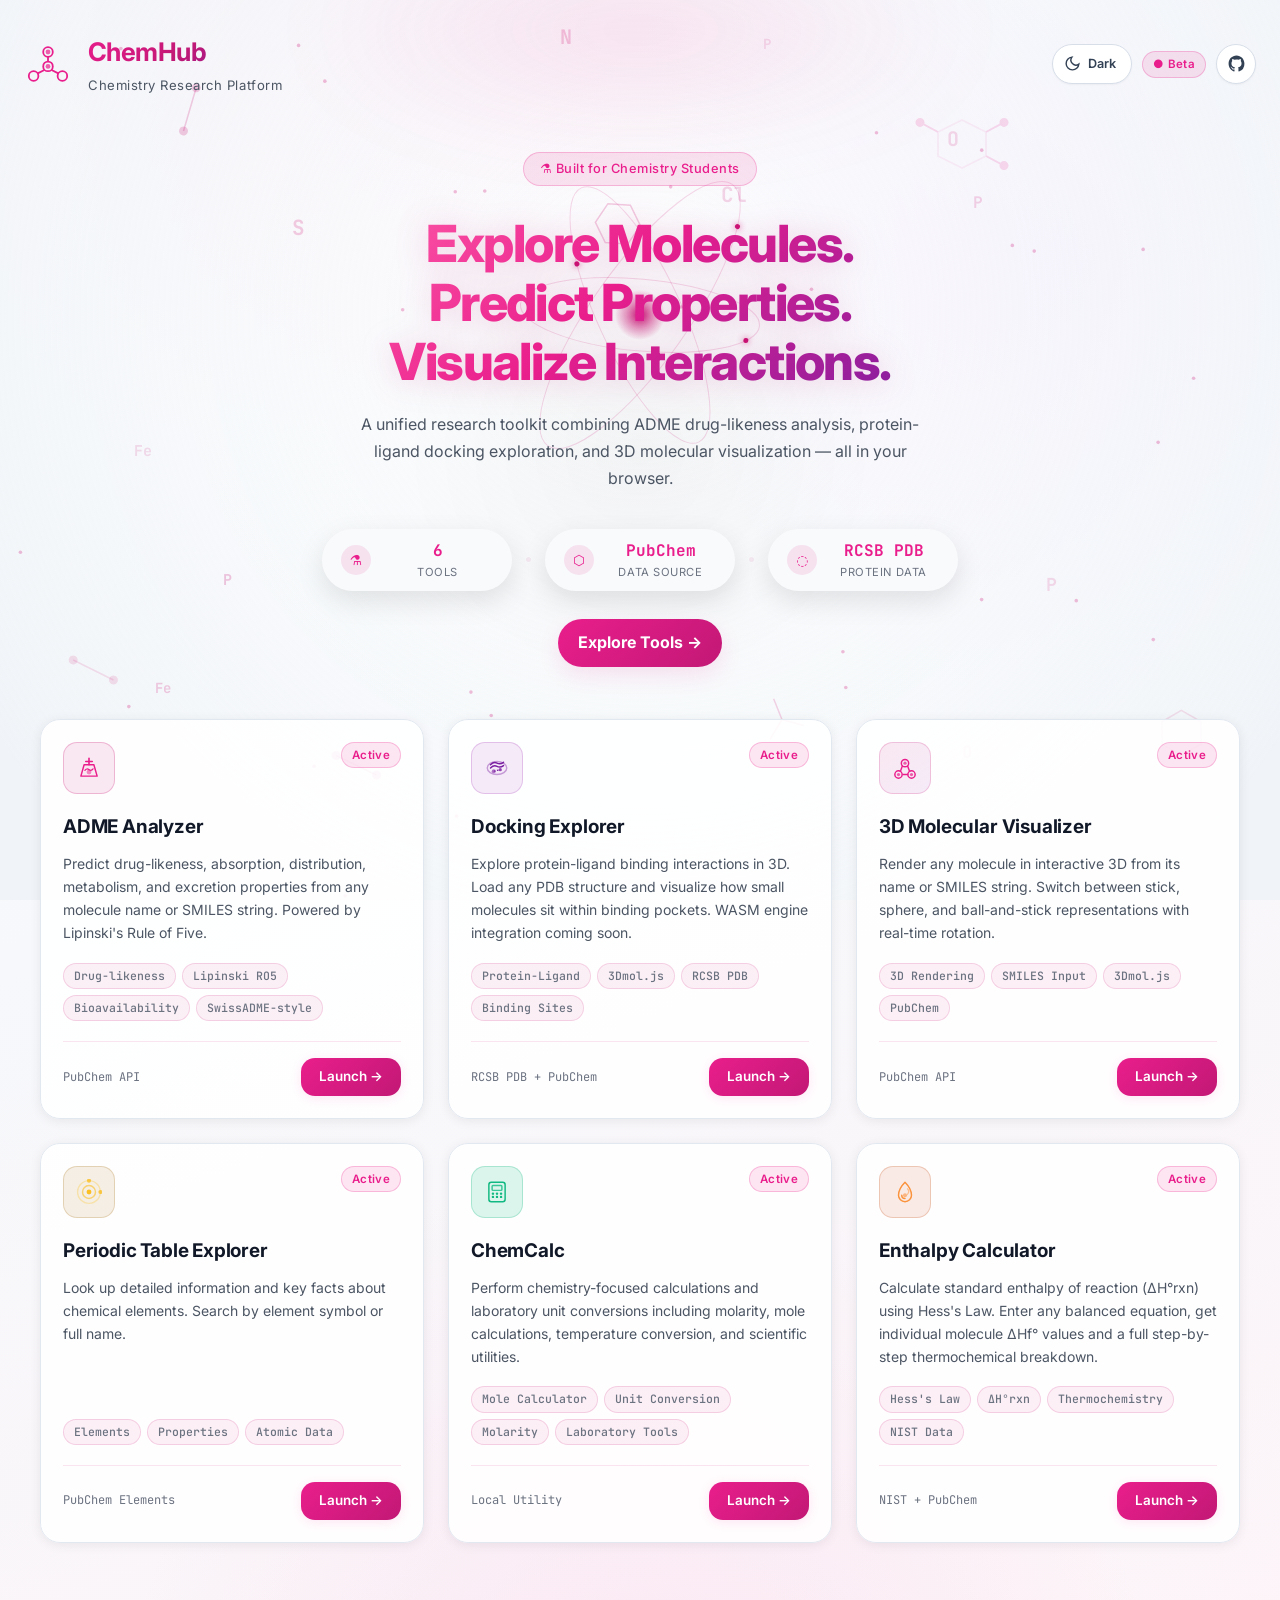
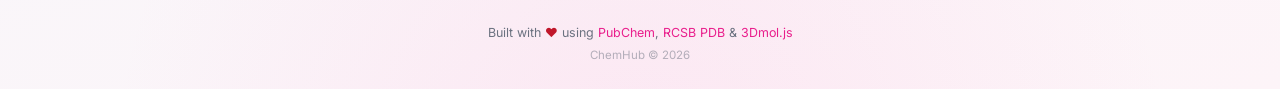
==== commit 147a4db8: "Polish ChemHub header and homepage interactions" ====
--- a/index.html
+++ b/index.html
@@ -6,9 +6,6 @@
     <meta name="viewport" content="width=device-width, initial-scale=1.0">
     <meta name="description"
         content="ChemHub — A chemistry research platform for students. Access ADME analysis, molecular docking exploration, and 3D molecular visualization tools.">
-    <meta http-equiv="Cache-Control" content="no-cache, no-store, must-revalidate">
-    <meta http-equiv="Pragma" content="no-cache">
-    <meta http-equiv="Expires" content="0">
     <title>ChemHub — Chemistry Research Platform</title>
     <link rel="preconnect" href="https://fonts.googleapis.com">
     <link rel="preconnect" href="https://fonts.gstatic.com" crossorigin>
--- a/shared.css
+++ b/shared.css
@@ -298,7 +298,7 @@
 }
 
 :root.light-theme .app-title {
-    background: linear-gradient(135deg, #0284c7, #7c3aed);
+    background: linear-gradient(135deg, #e91e8c 0%, #c21875 48%, #7b1fa2 100%);
     -webkit-background-clip: text;
     -webkit-text-fill-color: transparent;
     background-clip: text;
@@ -322,14 +322,24 @@
     margin-top: 2px;
 }
 
+.header-controls {
+    display: flex;
+    align-items: center;
+    justify-content: flex-end;
+    gap: 10px;
+    margin-left: auto;
+    flex-wrap: wrap;
+}
+
 .back-link {
     display: inline-flex;
     align-items: center;
+    justify-content: center;
     gap: 6px;
-    min-height: 44px;
-    padding: 10px 16px;
+    min-height: 40px;
+    padding: 8px 15px;
     font-size: 0.82rem;
-    font-weight: 500;
+    font-weight: 600;
     font-family: var(--font-sans);
     color: var(--text-secondary);
     background: var(--surface-inset);
@@ -634,8 +644,10 @@
 .theme-toggle {
     display: inline-flex;
     align-items: center;
+    justify-content: center;
     gap: 7px;
-    padding: 6px 14px 6px 10px;
+    min-height: 40px;
+    padding: 8px 15px 8px 11px;
     background: var(--surface-inset);
     border: 1px solid var(--glass-border);
     border-radius: 999px;
@@ -674,6 +686,54 @@
 [data-theme="light"] .icon-sun  { opacity: 0;  transform: rotate(30deg); }
 [data-theme="light"] .icon-moon { opacity: 1; transform: rotate(0deg); }
 
+.github-link {
+    display: inline-flex;
+    align-items: center;
+    justify-content: center;
+    width: 40px;
+    height: 40px;
+    color: var(--text-secondary);
+    background: var(--surface-inset);
+    border: 1px solid var(--glass-border);
+    border-radius: 999px;
+    text-decoration: none;
+    transition: background var(--duration) var(--ease-out),
+                border-color var(--duration) var(--ease-out),
+                color var(--duration) var(--ease-out),
+                box-shadow var(--duration) var(--ease-out),
+                transform 180ms ease;
+}
+.github-link svg {
+    width: 19px;
+    height: 19px;
+}
+.github-link:hover {
+    background: var(--accent-dim);
+    border-color: var(--accent);
+    color: var(--accent);
+    box-shadow: 0 0 16px var(--accent-dim);
+    transform: translateY(-1px);
+}
+
+[data-theme="light"] .github-link {
+    background: #ffffff;
+    border-color: #d7dee8;
+    color: #334155;
+    box-shadow: 0 1px 2px rgba(15, 23, 42, 0.04);
+}
+[data-theme="light"] .github-link:hover {
+    background: var(--accent-dim);
+    border-color: var(--accent);
+    color: var(--accent);
+}
+
+[data-theme="light"] :is(.app-title, .purple-title) {
+    background: linear-gradient(135deg, #e91e8c 0%, #c21875 48%, #7b1fa2 100%) !important;
+    -webkit-background-clip: text !important;
+    -webkit-text-fill-color: transparent !important;
+    background-clip: text !important;
+}
+
 /* ── Skeleton Loading ── */
 .skeleton-block {
     height: 18px;
--- a/hub.css
+++ b/hub.css
@@ -20,7 +20,7 @@
     position: relative;
     text-align: center;
     padding: 56px 24px 52px;
-    max-width: 760px;
+    max-width: 900px;
     margin: 0 auto;
 }
 
@@ -76,7 +76,7 @@
     display: flex;
     align-items: center;
     justify-content: center;
-    gap: 10px;
+    gap: 14px;
     flex-wrap: wrap;
 }
 
@@ -84,21 +84,22 @@
     display: grid;
     grid-template-columns: auto 1fr;
     align-items: center;
-    column-gap: 8px;
+    column-gap: 11px;
     row-gap: 1px;
-    min-height: 48px;
-    padding: 8px 14px;
+    min-width: 190px;
+    min-height: 44px;
+    padding: 8px 18px;
     background: var(--surface-inset);
     border: 1px solid var(--glass-border);
     border-radius: 999px;
-    box-shadow: 0 2px 10px rgba(0,0,0,0.08);
+    box-shadow: 0 10px 28px rgba(0,0,0,0.10), inset 0 1px 0 rgba(255,255,255,0.04);
 }
 
 .stat::before {
     content: attr(data-icon);
     grid-row: 1 / 3;
-    width: 26px;
-    height: 26px;
+    width: 30px;
+    height: 30px;
     display: inline-flex;
     align-items: center;
     justify-content: center;
@@ -109,14 +110,14 @@
 }
 
 .stat-num {
-    font-size: 1.1rem;
+    font-size: 1rem;
     font-weight: 700;
     color: var(--accent);
     font-family: var(--font-mono);
 }
 
 .stat-label {
-    font-size: 0.72rem;
+    font-size: 0.7rem;
     color: var(--text-muted);
     text-transform: uppercase;
     letter-spacing: 0.05em;
@@ -345,7 +346,8 @@
 @media (max-width: 600px) {
     .header-content { align-items: flex-start; }
     .header-controls { width: 100%; justify-content: space-between; }
-    .hero-stats { gap: 14px; }
+    .hero-stats { gap: 10px; }
+    .stat { min-width: min(100%, 250px); }
     .hero-molecule-ornament { right: 0; width: 84px; height: 84px; }
     .tool-card-footer { flex-direction: column; gap: 12px; align-items: flex-start; }
     .tool-launch-btn { align-self: stretch; text-align: center; }
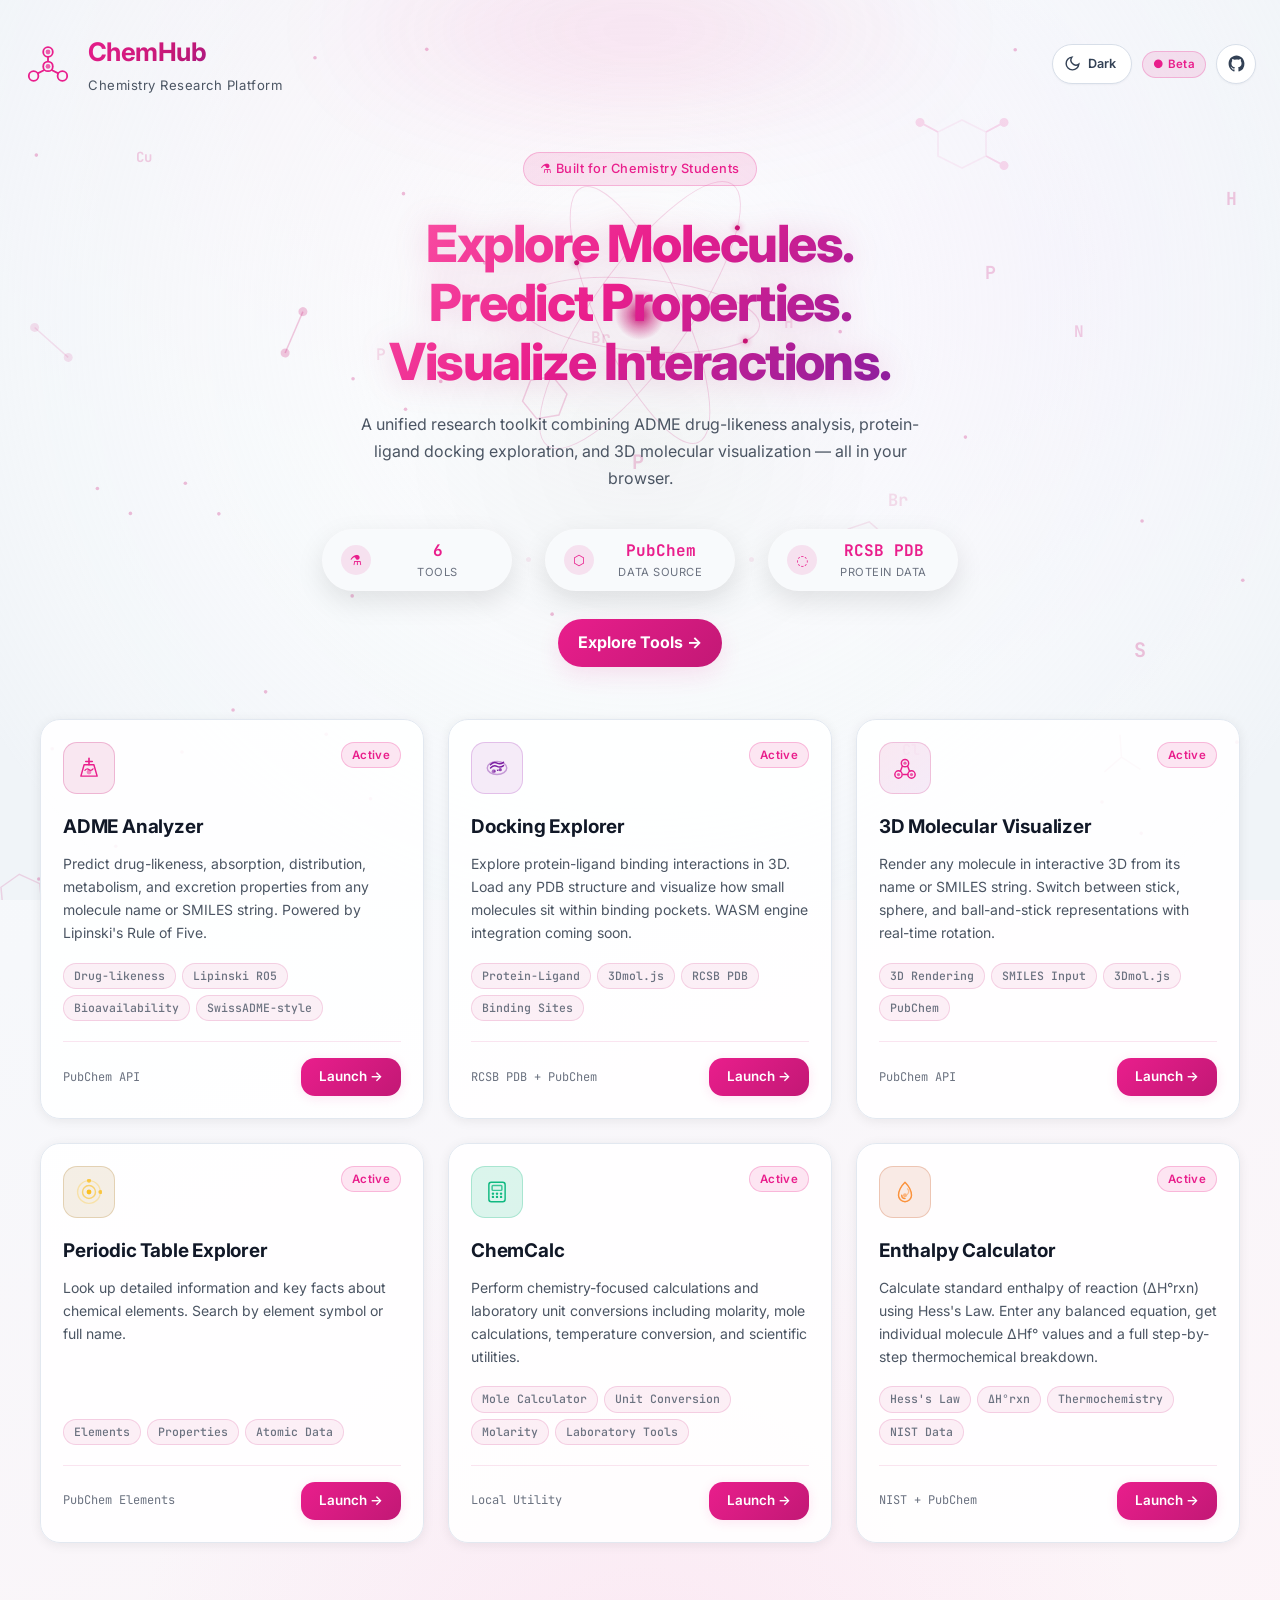
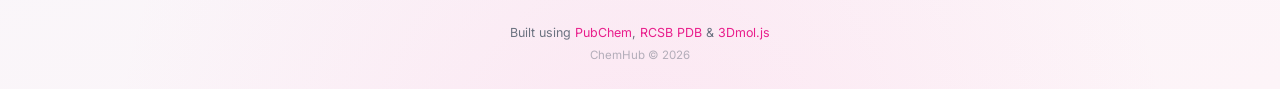
==== commit 78401954: "removed heart from buikt using" ====
--- a/index.html
+++ b/index.html
@@ -51,24 +51,26 @@
                     </div>
                 </a>
                 <div class="header-controls">
-                    <button class="theme-toggle" id="theme-toggle-btn"
-                        aria-label="Switch to light mode" title="Switch to light mode">
+                    <button class="theme-toggle" id="theme-toggle-btn" aria-label="Switch to light mode"
+                        title="Switch to light mode">
                         <span class="theme-toggle-icons" aria-hidden="true">
                             <!-- Sun icon (dark mode indicator) -->
-                            <svg class="icon-sun" viewBox="0 0 24 24" fill="none" stroke="currentColor" stroke-width="2" stroke-linecap="round">
-                                <circle cx="12" cy="12" r="4"/>
-                                <line x1="12" y1="2" x2="12" y2="5"/>
-                                <line x1="12" y1="19" x2="12" y2="22"/>
-                                <line x1="2" y1="12" x2="5" y2="12"/>
-                                <line x1="19" y1="12" x2="22" y2="12"/>
-                                <line x1="4.22" y1="4.22" x2="6.34" y2="6.34"/>
-                                <line x1="17.66" y1="17.66" x2="19.78" y2="19.78"/>
-                                <line x1="4.22" y1="19.78" x2="6.34" y2="17.66"/>
-                                <line x1="17.66" y1="6.34" x2="19.78" y2="4.22"/>
+                            <svg class="icon-sun" viewBox="0 0 24 24" fill="none" stroke="currentColor" stroke-width="2"
+                                stroke-linecap="round">
+                                <circle cx="12" cy="12" r="4" />
+                                <line x1="12" y1="2" x2="12" y2="5" />
+                                <line x1="12" y1="19" x2="12" y2="22" />
+                                <line x1="2" y1="12" x2="5" y2="12" />
+                                <line x1="19" y1="12" x2="22" y2="12" />
+                                <line x1="4.22" y1="4.22" x2="6.34" y2="6.34" />
+                                <line x1="17.66" y1="17.66" x2="19.78" y2="19.78" />
+                                <line x1="4.22" y1="19.78" x2="6.34" y2="17.66" />
+                                <line x1="17.66" y1="6.34" x2="19.78" y2="4.22" />
                             </svg>
                             <!-- Moon icon (light mode indicator) -->
-                            <svg class="icon-moon" viewBox="0 0 24 24" fill="none" stroke="currentColor" stroke-width="2" stroke-linecap="round">
-                                <path d="M21 12.79A9 9 0 1 1 11.21 3 7 7 0 0 0 21 12.79z"/>
+                            <svg class="icon-moon" viewBox="0 0 24 24" fill="none" stroke="currentColor"
+                                stroke-width="2" stroke-linecap="round">
+                                <path d="M21 12.79A9 9 0 1 1 11.21 3 7 7 0 0 0 21 12.79z" />
                             </svg>
                         </span>
                         <span class="theme-toggle-label">Light</span>
@@ -101,11 +103,14 @@
                 and 3D molecular visualization — all in your browser.
             </p>
             <div class="hero-stats">
-                <div class="stat" data-icon="⚗"><span class="stat-num">6</span><span class="stat-label">Tools</span></div>
+                <div class="stat" data-icon="⚗"><span class="stat-num">6</span><span class="stat-label">Tools</span>
+                </div>
                 <div class="stat-sep"></div>
-                <div class="stat" data-icon="⬡"><span class="stat-num">PubChem</span><span class="stat-label">Data Source</span></div>
+                <div class="stat" data-icon="⬡"><span class="stat-num">PubChem</span><span class="stat-label">Data
+                        Source</span></div>
                 <div class="stat-sep"></div>
-                <div class="stat" data-icon="◌"><span class="stat-num">RCSB PDB</span><span class="stat-label">Protein Data</span>
+                <div class="stat" data-icon="◌"><span class="stat-num">RCSB PDB</span><span class="stat-label">Protein
+                        Data</span>
                 </div>
             </div>
             <a class="hero-cta" href="#tool-grid">Explore Tools →</a>
@@ -330,7 +335,7 @@
 
         <!-- Footer -->
         <footer class="app-footer">
-            <p>Built with <span class="heart">♥</span> using
+            <p>Built using
                 <a href="https://pubchem.ncbi.nlm.nih.gov/" target="_blank" rel="noopener">PubChem</a>,
                 <a href="https://www.rcsb.org/" target="_blank" rel="noopener">RCSB PDB</a> &amp;
                 <a href="https://3dmol.csb.pitt.edu/" target="_blank" rel="noopener">3Dmol.js</a>
@@ -350,4 +355,4 @@
     <script src="hub.js"></script>
 </body>
 
-</html>
+</html>
--- a/shared.css
+++ b/shared.css
@@ -155,11 +155,42 @@
 .theme-transitioning *::before,
 .theme-transitioning *::after {
     transition:
-        background-color 0.35s ease,
-        border-color     0.35s ease,
-        color            0.35s ease,
-        box-shadow       0.35s ease,
-        opacity          0.2s ease !important;
+        background-color 1.8s var(--ease-out),
+        background       1.8s var(--ease-out),
+        border-color     1.8s var(--ease-out),
+        color            1.8s var(--ease-out),
+        box-shadow       1.8s var(--ease-out),
+        filter           1.8s var(--ease-out),
+        opacity          1.4s ease !important;
+}
+
+.theme-crossfade-snapshot {
+    position: fixed;
+    inset: 0;
+    z-index: 2147483647;
+    pointer-events: none;
+    overflow: hidden;
+    background: var(--bg-deep);
+    opacity: 1;
+    transition: opacity 1.8s var(--ease-out), filter 1.8s var(--ease-out);
+}
+
+.theme-crossfade-snapshot.theme-crossfade-out {
+    opacity: 0;
+    filter: blur(1px);
+}
+
+@media (prefers-reduced-motion: reduce) {
+    .theme-transitioning,
+    .theme-transitioning *,
+    .theme-transitioning *::before,
+    .theme-transitioning *::after {
+        transition-duration: 0.01ms !important;
+    }
+
+    .theme-crossfade-snapshot {
+        display: none !important;
+    }
 }
 
 html {
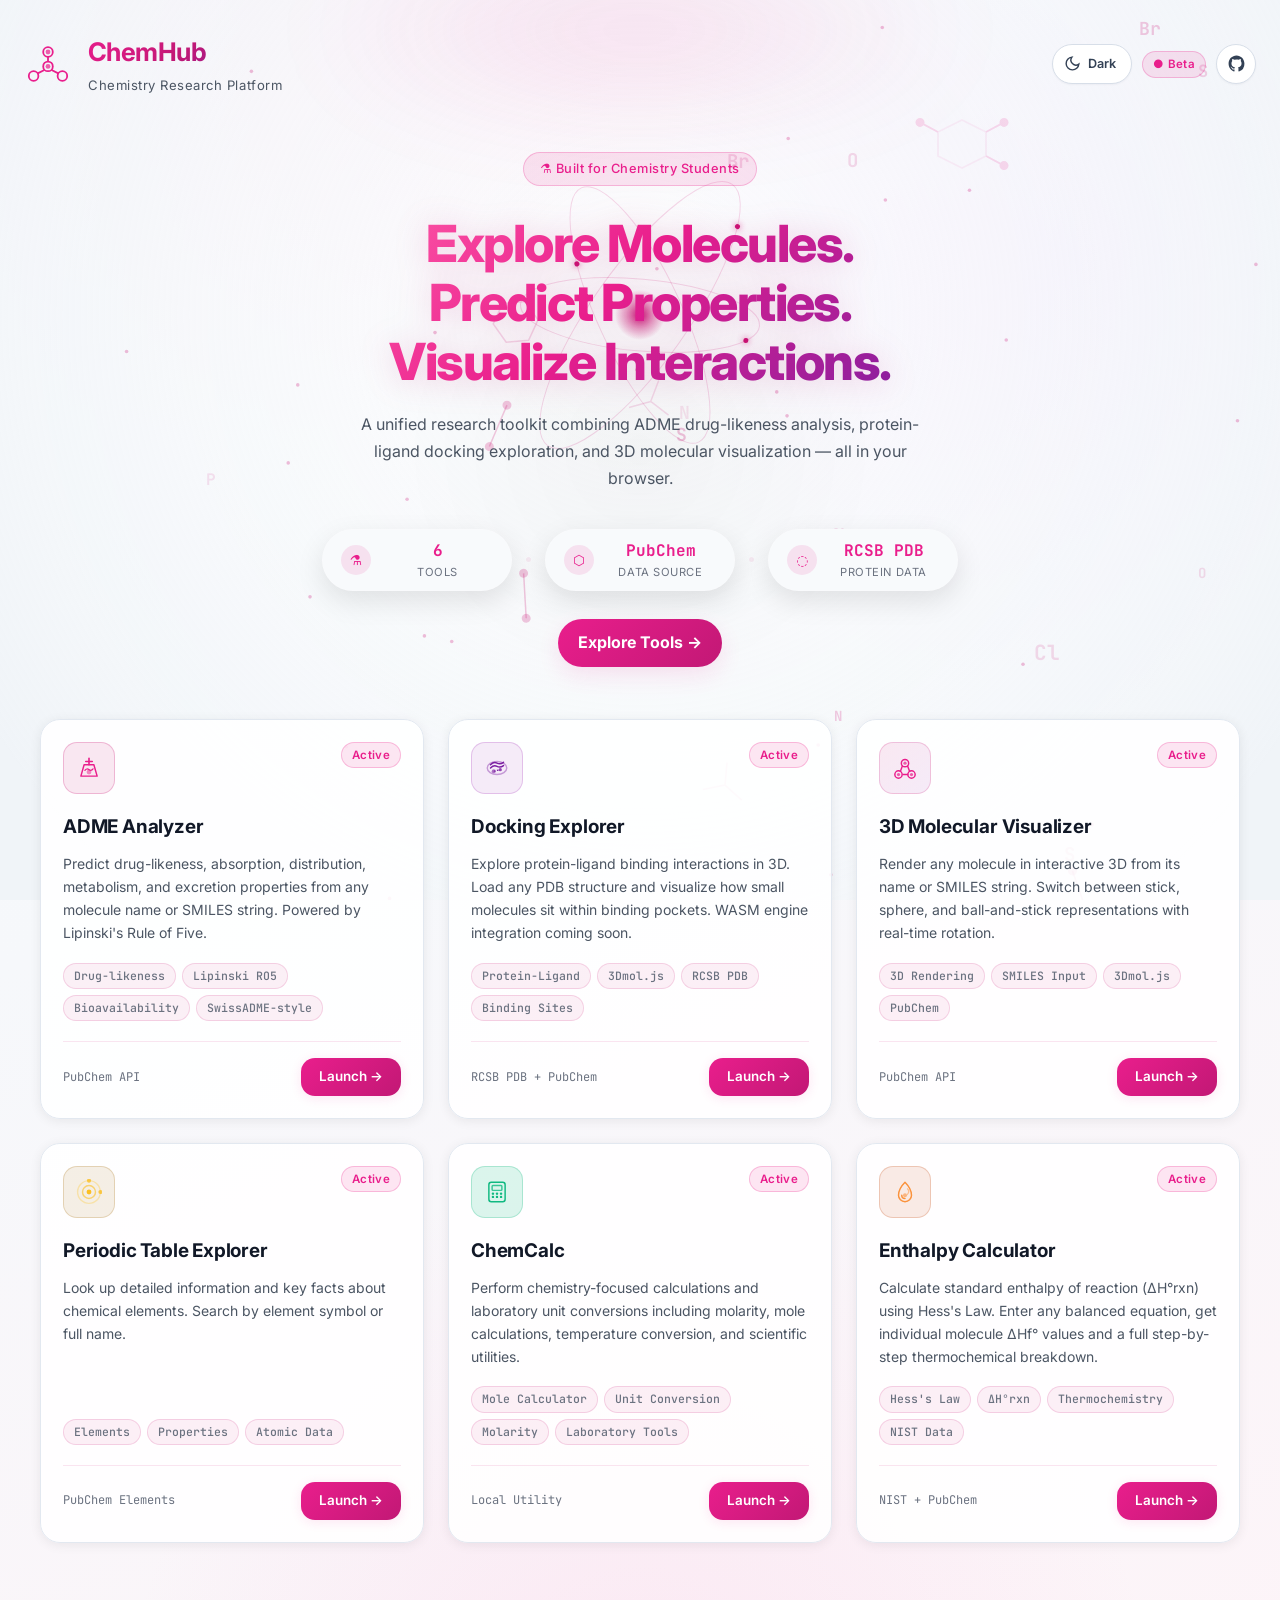
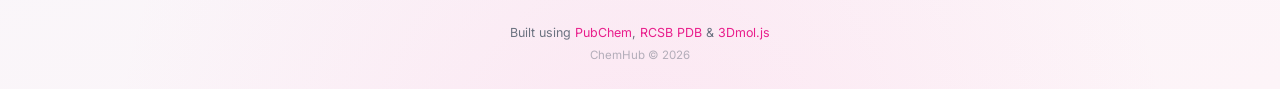
==== commit 6a6606a1: "Togggle key redirection" ====
--- a/index.html
+++ b/index.html
@@ -103,15 +103,20 @@
                 and 3D molecular visualization — all in your browser.
             </p>
             <div class="hero-stats">
-                <div class="stat" data-icon="⚗"><span class="stat-num">6</span><span class="stat-label">Tools</span>
-                </div>
+                <a href="#tool-grid" class="stat" data-icon="⚗">
+                    <span class="stat-num">6</span>
+                    <span class="stat-label">Tools</span>
+                </a>
                 <div class="stat-sep"></div>
-                <div class="stat" data-icon="⬡"><span class="stat-num">PubChem</span><span class="stat-label">Data
-                        Source</span></div>
+                <a href="https://pubchem.ncbi.nlm.nih.gov/" target="_blank" rel="noopener" class="stat" data-icon="⬡">
+                    <span class="stat-num">PubChem</span>
+                    <span class="stat-label">Data Source</span>
+                </a>
                 <div class="stat-sep"></div>
-                <div class="stat" data-icon="◌"><span class="stat-num">RCSB PDB</span><span class="stat-label">Protein
-                        Data</span>
-                </div>
+                <a href="https://www.rcsb.org/" target="_blank" rel="noopener" class="stat" data-icon="◌">
+                    <span class="stat-num">RCSB PDB</span>
+                    <span class="stat-label">Protein Data</span>
+                </a>
             </div>
             <a class="hero-cta" href="#tool-grid">Explore Tools →</a>
         </section>
--- a/shared.css
+++ b/shared.css
@@ -155,13 +155,13 @@
 .theme-transitioning *::before,
 .theme-transitioning *::after {
     transition:
-        background-color 1.8s var(--ease-out),
-        background       1.8s var(--ease-out),
-        border-color     1.8s var(--ease-out),
-        color            1.8s var(--ease-out),
-        box-shadow       1.8s var(--ease-out),
-        filter           1.8s var(--ease-out),
-        opacity          1.4s ease !important;
+        background-color 0.5s var(--ease-out),
+        background       0.5s var(--ease-out),
+        border-color     0.5s var(--ease-out),
+        color            0.5s var(--ease-out),
+        box-shadow       0.5s var(--ease-out),
+        filter           0.5s var(--ease-out),
+        opacity          0.5s ease !important;
 }
 
 .theme-crossfade-snapshot {
@@ -172,7 +172,7 @@
     overflow: hidden;
     background: var(--bg-deep);
     opacity: 1;
-    transition: opacity 1.8s var(--ease-out), filter 1.8s var(--ease-out);
+    transition: opacity 0.5s var(--ease-out), filter 0.5s var(--ease-out);
 }
 
 .theme-crossfade-snapshot.theme-crossfade-out {
--- a/hub.css
+++ b/hub.css
@@ -93,6 +93,16 @@
     border: 1px solid var(--glass-border);
     border-radius: 999px;
     box-shadow: 0 10px 28px rgba(0,0,0,0.10), inset 0 1px 0 rgba(255,255,255,0.04);
+    text-decoration: none;
+    color: inherit;
+    transition: transform 0.2s ease, border-color 0.2s ease, box-shadow 0.2s ease;
+    cursor: pointer;
+}
+
+.stat:hover {
+    transform: translateY(-2px);
+    border-color: var(--accent);
+    box-shadow: 0 12px 32px rgba(0,0,0,0.15), inset 0 1px 0 rgba(255,255,255,0.06);
 }
 
 .stat::before {
